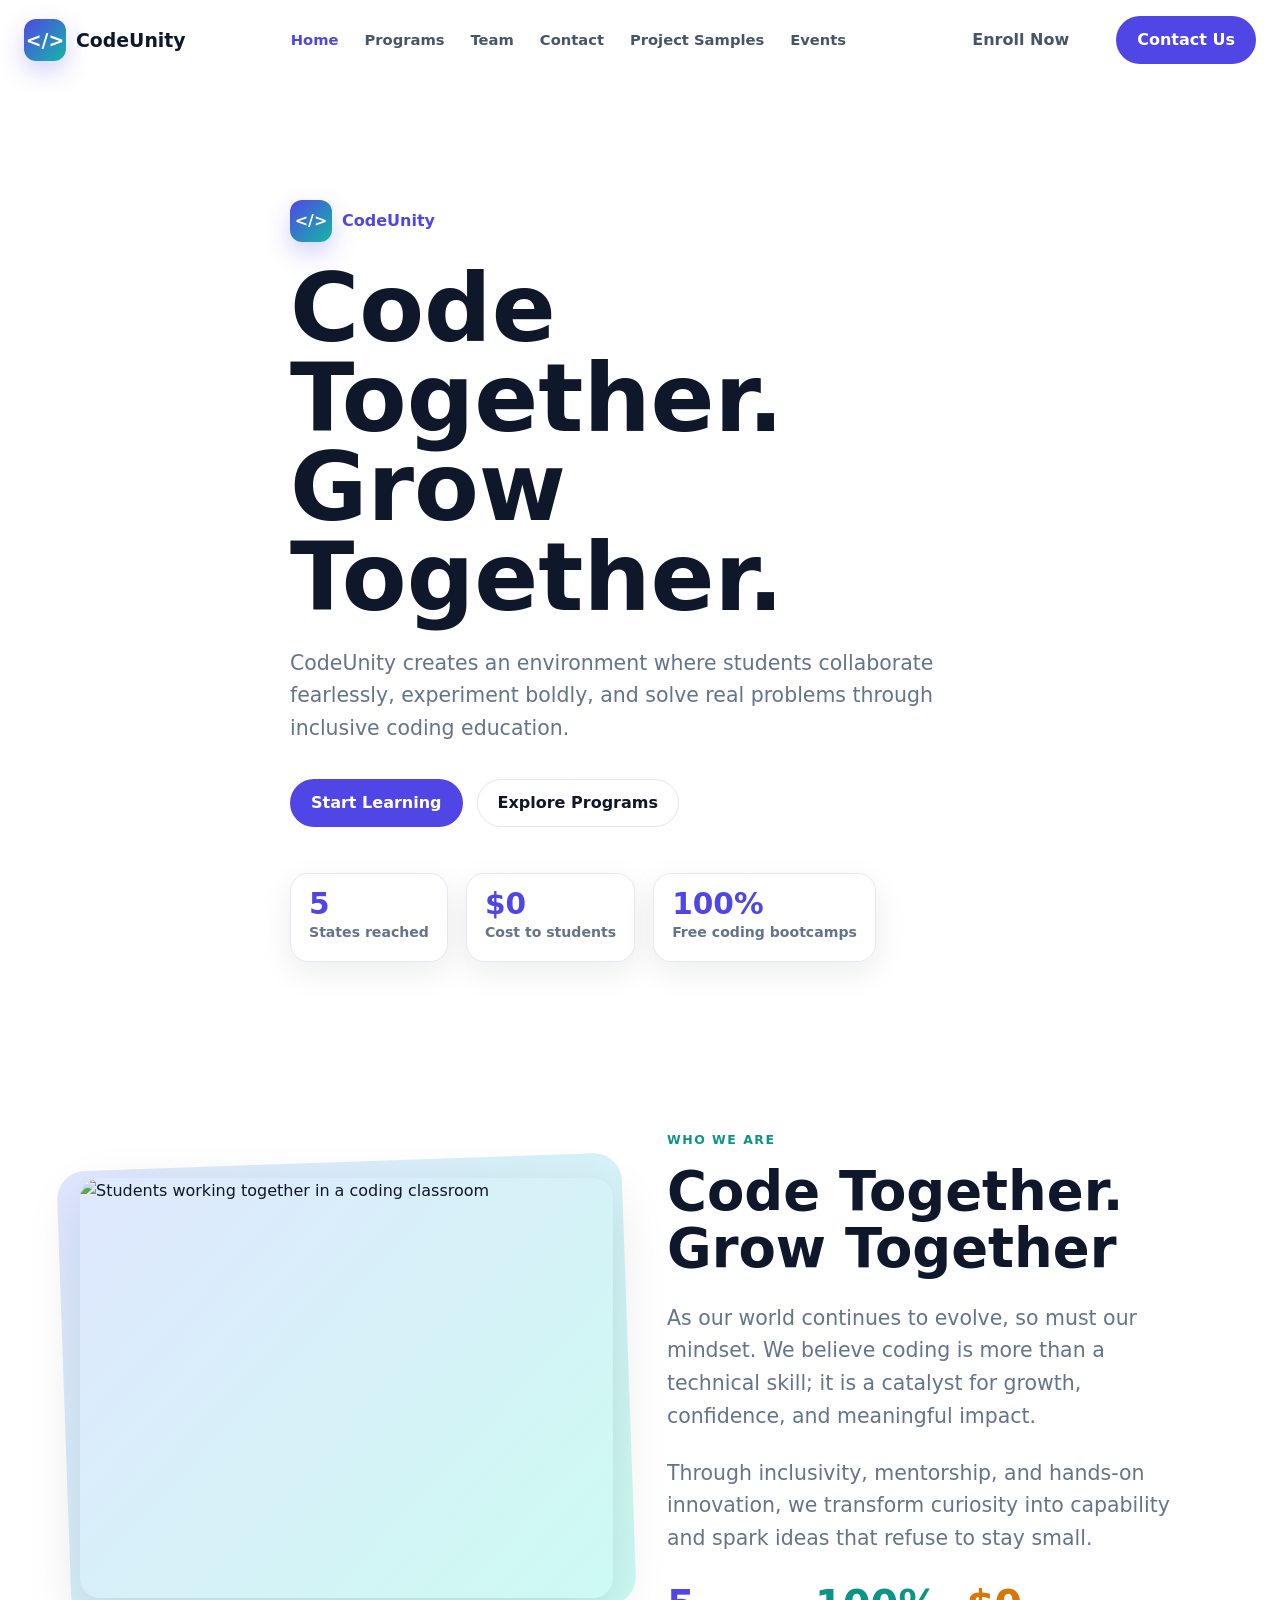
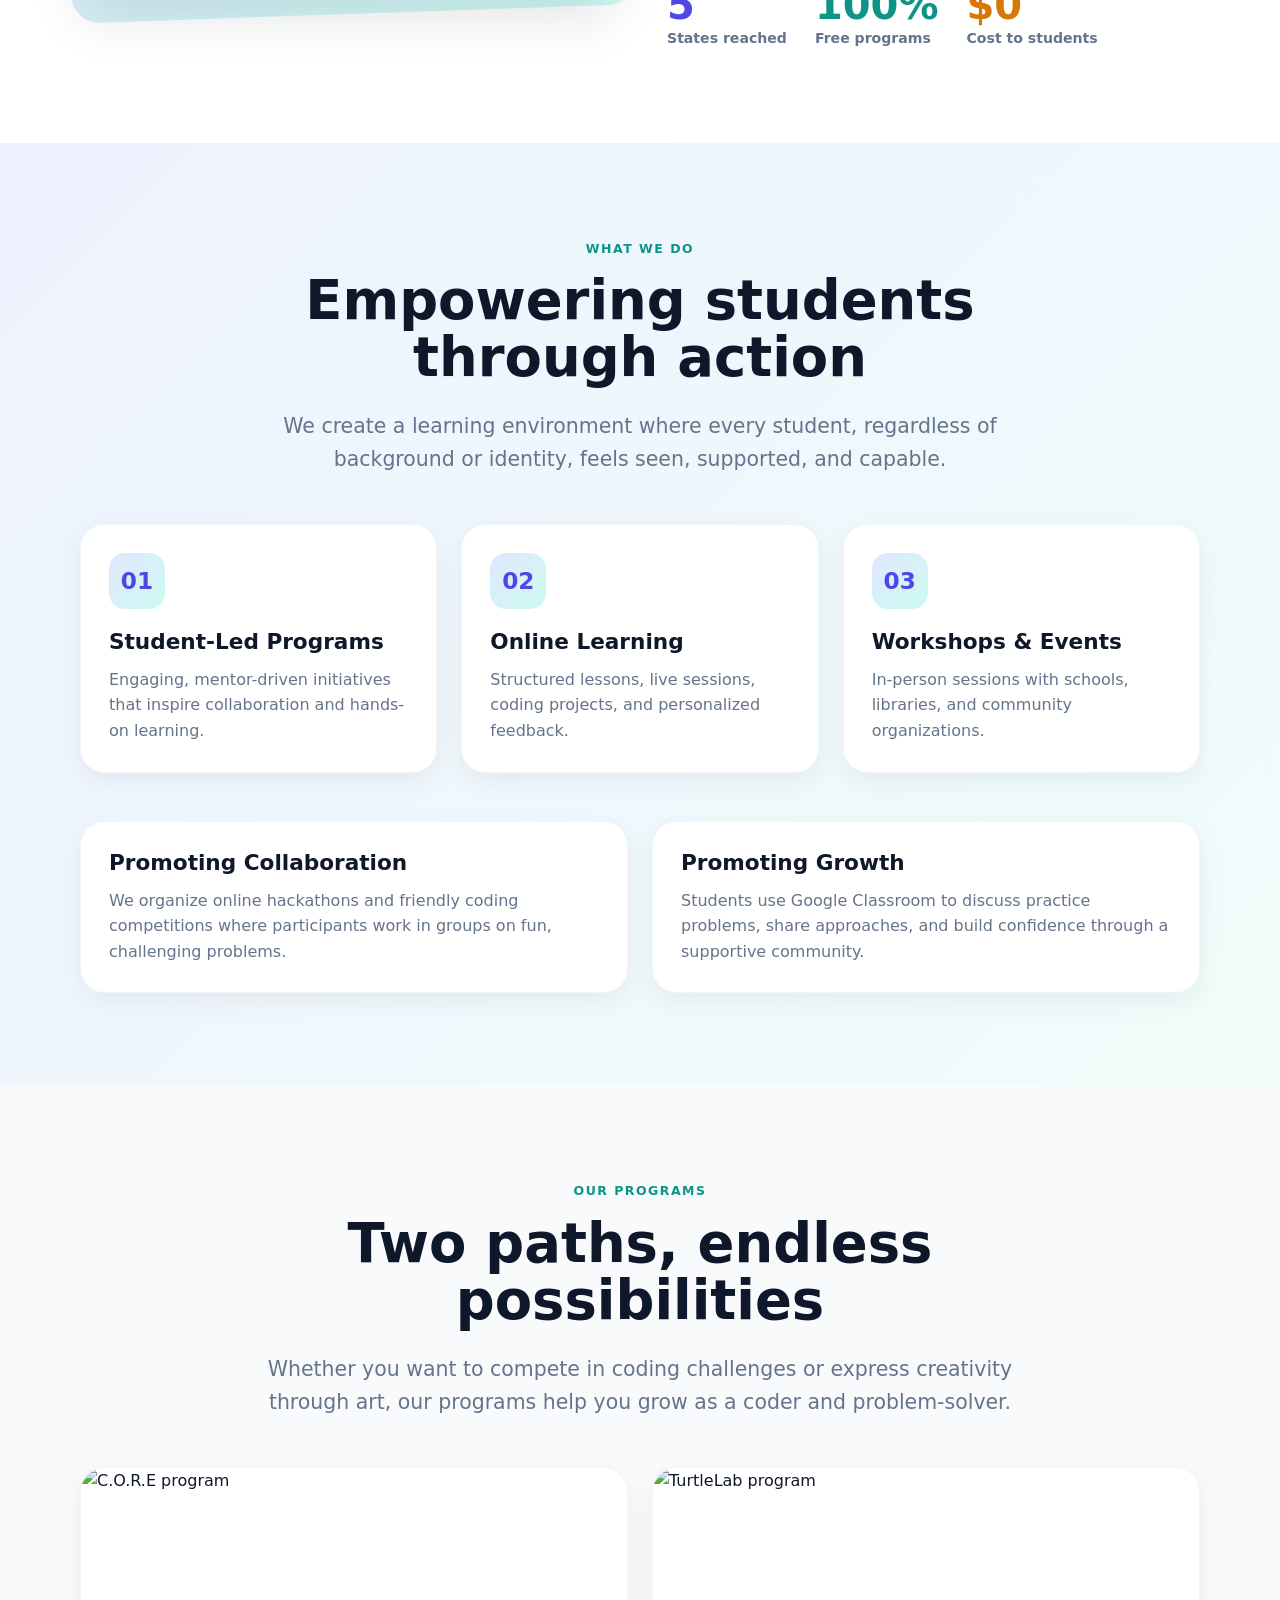
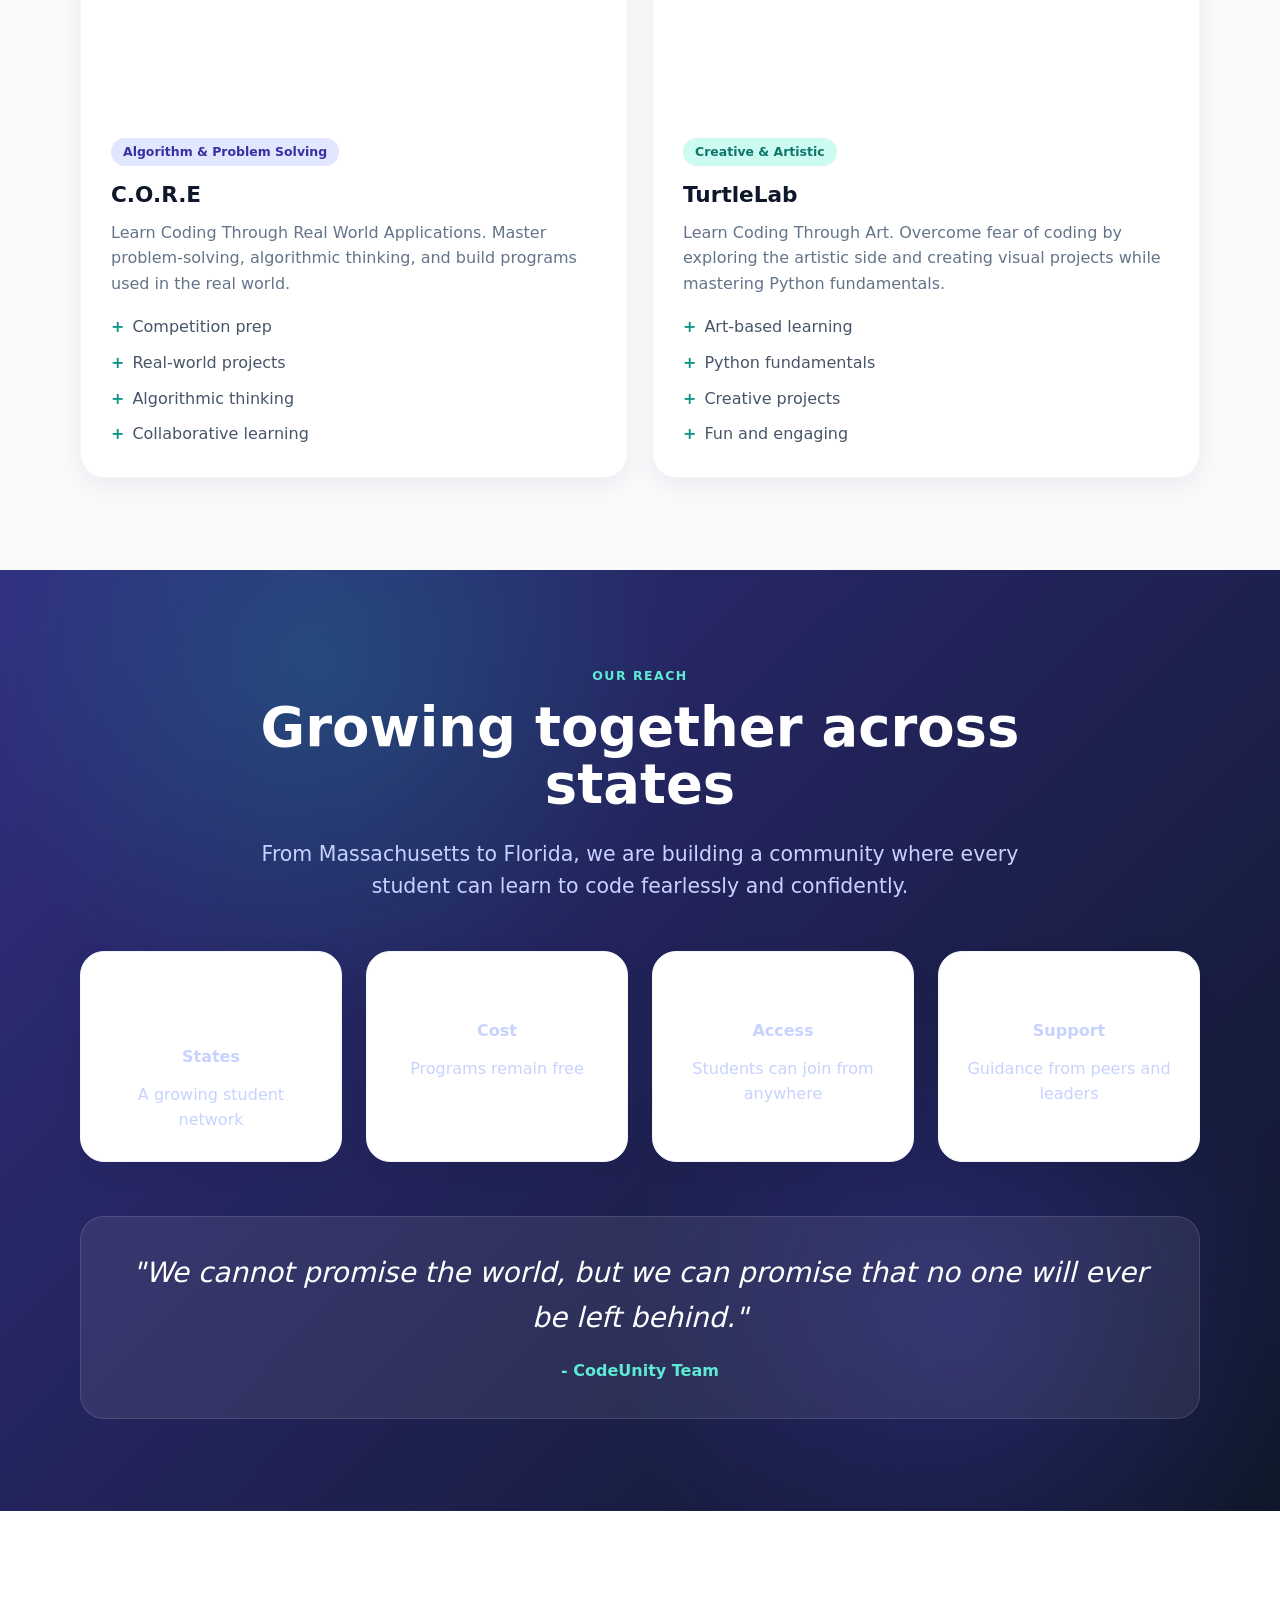
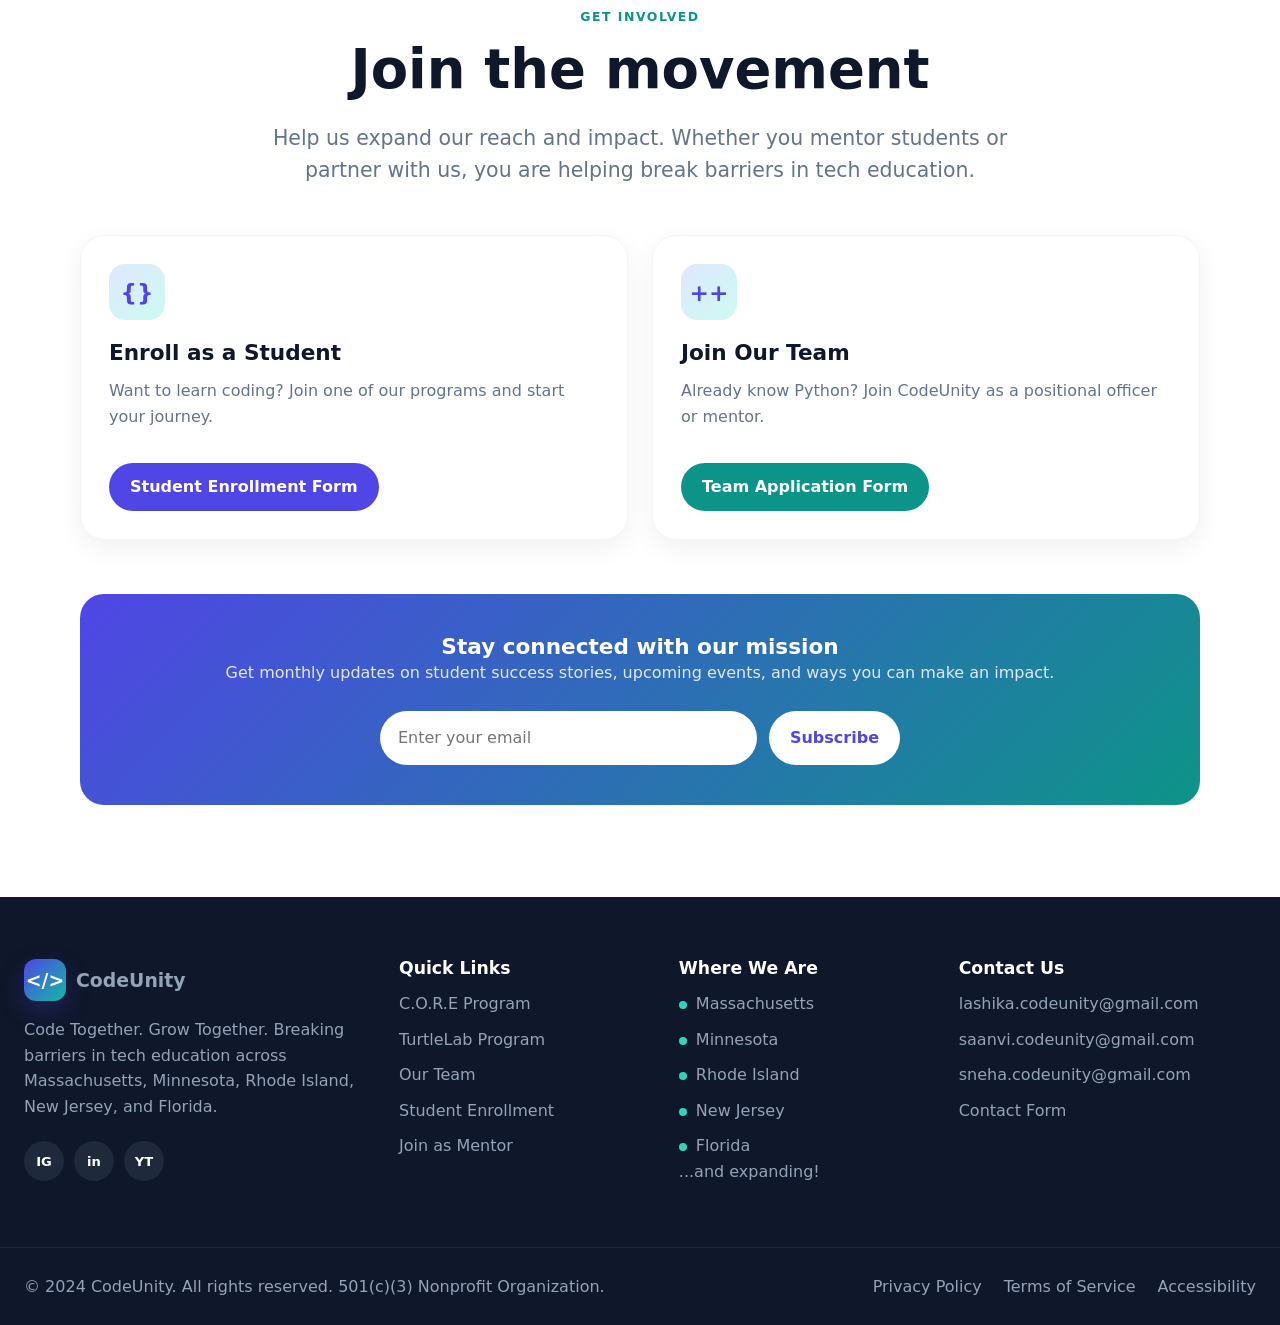
==== index.html @ cca92d95 "first commit" ====
<!doctype html>
<html lang="en">
  <head>
    <meta charset="utf-8">
    <meta name="viewport" content="width=device-width, initial-scale=1">
    <meta
      name="description"
      content="CodeUnity empowers underserved communities with free coding education, mentorship, and career pathways."
    >
    <title>CodeUnity</title>
    <link rel="stylesheet" href="styles.css">
  </head>
  <body>
    <header class="site-header" id="site-header">
      <nav class="nav-shell" aria-label="Primary navigation">
        <a class="brand" href="#home" data-route="home" aria-label="CodeUnity home">
          <span class="brand-mark">&lt;/&gt;</span>
          <span>CodeUnity</span>
        </a>
        <button class="menu-toggle" id="menu-toggle" type="button" aria-expanded="false" aria-controls="nav-links">
          <span class="sr-only">Toggle menu</span>
          <span></span>
          <span></span>
          <span></span>
        </button>
        <div class="nav-links" id="nav-links">
          <a href="#home" data-route="home">Home</a>
          <a href="#programs" data-route="programs">Programs</a>
          <a href="#team" data-route="team">Team</a>
          <a href="#contact" data-route="contact">Contact</a>
          <a href="#projects" data-route="projects">Project Samples</a>
          <a href="#events" data-route="events">Events</a>
        </div>
        <div class="nav-actions">
          <a class="button ghost" href="https://forms.gle/LGbbzjfVSJiERgML7" target="_blank" rel="noreferrer">Enroll Now</a>
          <a class="button primary" href="https://forms.gle/NMccEcTzwVXDVzf1A" target="_blank" rel="noreferrer">Contact Us</a>
        </div>
      </nav>
    </header>

    <main id="app" tabindex="-1"></main>

    <footer class="footer">
      <div class="footer-grid">
        <section>
          <a class="brand footer-brand" href="#home" data-route="home">
            <span class="brand-mark">&lt;/&gt;</span>
            <span>CodeUnity</span>
          </a>
          <p>Code Together. Grow Together. Breaking barriers in tech education across Massachusetts, Minnesota, Rhode Island, New Jersey, and Florida.</p>
          <div class="social-row" aria-label="Social links">
            <a href="#" aria-label="Instagram">IG</a>
            <a href="#" aria-label="LinkedIn">in</a>
            <a href="#" aria-label="YouTube">YT</a>
          </div>
        </section>
        <section>
          <h2>Quick Links</h2>
          <ul>
            <li><a href="#programs" data-route="programs">C.O.R.E Program</a></li>
            <li><a href="#programs" data-route="programs">TurtleLab Program</a></li>
            <li><a href="#team" data-route="team">Our Team</a></li>
            <li><a href="https://forms.gle/LGbbzjfVSJiERgML7" target="_blank" rel="noreferrer">Student Enrollment</a></li>
            <li><a href="https://forms.gle/i4YVVrik8Y7SeXNp6" target="_blank" rel="noreferrer">Join as Mentor</a></li>
          </ul>
        </section>
        <section>
          <h2>Where We Are</h2>
          <ul class="dot-list">
            <li>Massachusetts</li>
            <li>Minnesota</li>
            <li>Rhode Island</li>
            <li>New Jersey</li>
            <li>Florida</li>
          </ul>
          <p class="muted">...and expanding!</p>
        </section>
        <section>
          <h2>Contact Us</h2>
          <ul>
            <li><a href="mailto:lashika.codeunity@gmail.com">lashika.codeunity@gmail.com</a></li>
            <li><a href="mailto:saanvi.codeunity@gmail.com">saanvi.codeunity@gmail.com</a></li>
            <li><a href="mailto:sneha.codeunity@gmail.com">sneha.codeunity@gmail.com</a></li>
            <li><a href="https://forms.gle/NMccEcTzwVXDVzf1A" target="_blank" rel="noreferrer">Contact Form</a></li>
          </ul>
        </section>
      </div>
      <div class="footer-bottom">
        <p>&copy; 2024 CodeUnity. All rights reserved. 501(c)(3) Nonprofit Organization.</p>
        <div>
          <a href="#">Privacy Policy</a>
          <a href="#">Terms of Service</a>
          <a href="#">Accessibility</a>
        </div>
      </div>
    </footer>

    <script src="script.js"></script>
  </body>
</html>
---- styles.css ----
:root {
  --bg: #ffffff;
  --ink: #0f172a;
  --muted: #64748b;
  --line: #e2e8f0;
  --soft: #f8fafc;
  --indigo: #4f46e5;
  --indigo-dark: #3730a3;
  --teal: #0d9488;
  --teal-dark: #0f766e;
  --amber: #d97706;
  --rose: #e11d48;
  --shadow: 0 18px 55px rgb(15 23 42 / 0.12);
}

* {
  box-sizing: border-box;
}

html {
  scroll-behavior: smooth;
}

body {
  margin: 0;
  color: var(--ink);
  background: var(--bg);
  font-family: Inter, ui-sans-serif, system-ui, -apple-system, BlinkMacSystemFont, "Segoe UI", sans-serif;
  line-height: 1.6;
}

body.menu-open {
  overflow: hidden;
}

a {
  color: inherit;
  text-decoration: none;
}

img {
  display: block;
  max-width: 100%;
}

button,
input {
  font: inherit;
}

.sr-only {
  position: absolute;
  width: 1px;
  height: 1px;
  padding: 0;
  margin: -1px;
  overflow: hidden;
  clip: rect(0, 0, 0, 0);
  white-space: nowrap;
  border: 0;
}

.site-header {
  position: fixed;
  inset: 0 0 auto;
  z-index: 20;
  transition: background 180ms ease, box-shadow 180ms ease;
}

.site-header.scrolled,
.site-header.menu-active {
  background: rgb(255 255 255 / 0.94);
  box-shadow: 0 1px 20px rgb(15 23 42 / 0.08);
  backdrop-filter: blur(16px);
}

.nav-shell {
  max-width: 1280px;
  height: 80px;
  margin: 0 auto;
  padding: 0 24px;
  display: flex;
  align-items: center;
  justify-content: space-between;
  gap: 24px;
}

.brand {
  display: inline-flex;
  align-items: center;
  gap: 10px;
  font-size: 1.18rem;
  font-weight: 800;
  letter-spacing: 0;
}

.brand-mark {
  width: 42px;
  height: 42px;
  border-radius: 12px;
  display: inline-flex;
  align-items: center;
  justify-content: center;
  color: white;
  font-weight: 900;
  background: linear-gradient(135deg, var(--indigo), #14b8a6);
  box-shadow: 0 10px 24px rgb(79 70 229 / 0.25);
}

.nav-links,
.nav-actions {
  display: flex;
  align-items: center;
  gap: 26px;
}

.nav-links a {
  color: #475569;
  font-size: 0.92rem;
  font-weight: 700;
  transition: color 160ms ease;
}

.nav-links a:hover,
.nav-links a.active {
  color: var(--indigo);
}

.button {
  display: inline-flex;
  min-height: 42px;
  align-items: center;
  justify-content: center;
  gap: 8px;
  border-radius: 999px;
  padding: 10px 20px;
  border: 1px solid transparent;
  font-weight: 800;
  transition: transform 160ms ease, background 160ms ease, border 160ms ease;
}

.button:hover {
  transform: translateY(-1px);
}

.button.primary {
  color: white;
  background: var(--indigo);
}

.button.primary:hover {
  background: var(--indigo-dark);
}

.button.teal {
  color: white;
  background: var(--teal);
}

.button.teal:hover {
  background: var(--teal-dark);
}

.button.light {
  color: var(--indigo);
  background: white;
}

.button.ghost {
  color: #475569;
}

.button.outline {
  color: var(--ink);
  border-color: var(--line);
  background: white;
}

.menu-toggle {
  display: none;
  width: 42px;
  height: 42px;
  border: 0;
  border-radius: 10px;
  background: white;
  align-items: center;
  justify-content: center;
  flex-direction: column;
  gap: 5px;
}

.menu-toggle span:not(.sr-only) {
  width: 20px;
  height: 2px;
  border-radius: 999px;
  background: var(--ink);
}

main {
  min-height: 70vh;
}

.page {
  padding-top: 80px;
}

.section {
  padding: 92px 24px;
}

.section.tight {
  padding: 64px 24px;
}

.section.soft {
  background: var(--soft);
}

.section.tint {
  background: linear-gradient(135deg, #eef2ff, #f0fdfa);
}

.section.dark {
  color: white;
  background:
    radial-gradient(circle at 25% 10%, rgb(20 184 166 / 0.22), transparent 28%),
    radial-gradient(circle at 75% 80%, rgb(79 70 229 / 0.24), transparent 28%),
    linear-gradient(135deg, #312e81, #0f172a);
}

.container {
  width: min(1120px, 100%);
  margin: 0 auto;
}

.narrow {
  width: min(780px, 100%);
}

.center {
  text-align: center;
}

.eyebrow {
  display: inline-block;
  color: var(--teal);
  font-size: 0.78rem;
  font-weight: 900;
  letter-spacing: 0.12em;
  text-transform: uppercase;
}

.section.dark .eyebrow {
  color: #5eead4;
}

h1,
h2,
h3,
p {
  margin: 0;
}

h1 {
  max-width: 880px;
  font-size: clamp(3.1rem, 8vw, 5.9rem);
  line-height: 0.95;
  letter-spacing: 0;
}

h2 {
  margin-top: 12px;
  font-size: clamp(2.2rem, 5vw, 3.4rem);
  line-height: 1.05;
  letter-spacing: 0;
}

h3 {
  font-size: 1.35rem;
  line-height: 1.2;
}

.lead {
  margin-top: 24px;
  color: var(--muted);
  font-size: clamp(1.08rem, 2.1vw, 1.28rem);
}

.section.dark .lead,
.section.dark p {
  color: #c7d2fe;
}

.hero {
  min-height: 92vh;
  display: grid;
  align-items: center;
  padding: 120px 24px 72px;
  background:
    linear-gradient(90deg, rgb(255 255 255 / 0.94) 0%, rgb(255 255 255 / 0.86) 42%, rgb(255 255 255 / 0.26) 100%),
    url("https://images.unsplash.com/photo-1522202176988-66273c2fd55f?w=1800&q=80") center / cover;
}

.hero-content {
  width: min(700px, 100%);
}

.hero .brand-kicker {
  display: inline-flex;
  align-items: center;
  gap: 10px;
  margin-bottom: 22px;
  color: var(--indigo);
  font-weight: 900;
}

.hero-actions,
.action-row {
  display: flex;
  flex-wrap: wrap;
  gap: 14px;
  margin-top: 34px;
}

.stats-row {
  display: flex;
  flex-wrap: wrap;
  gap: 18px;
  margin-top: 46px;
}

.stat-pill {
  min-width: 140px;
  padding: 16px 18px;
  border: 1px solid rgb(226 232 240 / 0.9);
  border-radius: 18px;
  background: rgb(255 255 255 / 0.82);
  box-shadow: 0 10px 32px rgb(15 23 42 / 0.08);
}

.stat-pill strong {
  display: block;
  color: var(--indigo);
  font-size: 1.85rem;
  line-height: 1;
}

.stat-pill span {
  color: var(--muted);
  font-size: 0.88rem;
  font-weight: 700;
}

.split {
  display: grid;
  grid-template-columns: 1fr 1fr;
  gap: 54px;
  align-items: center;
}

.feature-image {
  position: relative;
}

.feature-image::before {
  content: "";
  position: absolute;
  inset: -16px;
  z-index: -1;
  border-radius: 28px;
  background: linear-gradient(135deg, #e0e7ff, #ccfbf1);
  transform: rotate(-2deg);
}

.feature-image img {
  width: 100%;
  height: 420px;
  object-fit: cover;
  border-radius: 20px;
  box-shadow: var(--shadow);
}

.metric-row {
  display: flex;
  flex-wrap: wrap;
  gap: 28px;
  margin-top: 30px;
}

.metric strong {
  display: block;
  color: var(--indigo);
  font-size: 2.5rem;
  line-height: 1;
}

.metric:nth-child(2) strong {
  color: var(--teal);
}

.metric:nth-child(3) strong {
  color: var(--amber);
}

.metric span {
  color: var(--muted);
  font-size: 0.88rem;
  font-weight: 700;
}

.grid {
  display: grid;
  gap: 24px;
}

.grid.two {
  grid-template-columns: repeat(2, minmax(0, 1fr));
}

.grid.three {
  grid-template-columns: repeat(3, minmax(0, 1fr));
}

.grid.four {
  grid-template-columns: repeat(4, minmax(0, 1fr));
}

.card {
  background: white;
  border: 1px solid #f1f5f9;
  border-radius: 24px;
  padding: 28px;
  box-shadow: 0 8px 26px rgb(15 23 42 / 0.06);
}

.card p {
  margin-top: 12px;
  color: var(--muted);
}

.icon-box {
  width: 56px;
  height: 56px;
  margin-bottom: 20px;
  border-radius: 16px;
  display: inline-flex;
  align-items: center;
  justify-content: center;
  color: var(--indigo);
  background: linear-gradient(135deg, #e0e7ff, #ccfbf1);
  font-size: 1.45rem;
  font-weight: 900;
}

.program-card {
  overflow: hidden;
  padding: 0;
}

.program-card img {
  width: 100%;
  height: 240px;
  object-fit: cover;
}

.program-card .card-body {
  padding: 30px;
}

.badge {
  display: inline-flex;
  align-items: center;
  min-height: 28px;
  padding: 4px 12px;
  border-radius: 999px;
  color: var(--indigo-dark);
  background: #e0e7ff;
  font-size: 0.78rem;
  font-weight: 900;
}

.program-card.teal .badge {
  color: var(--teal-dark);
  background: #ccfbf1;
}

.check-list {
  display: grid;
  gap: 10px;
  margin: 18px 0 0;
  padding: 0;
  list-style: none;
}

.check-list li {
  color: #475569;
}

.check-list li::before {
  content: "+";
  margin-right: 8px;
  color: var(--teal);
  font-weight: 900;
}

.quote-panel {
  margin-top: 54px;
  padding: 34px;
  border: 1px solid rgb(255 255 255 / 0.12);
  border-radius: 24px;
  text-align: center;
  background: rgb(255 255 255 / 0.08);
}

.quote-panel blockquote {
  margin: 0;
  color: white;
  font-size: clamp(1.25rem, 3vw, 1.75rem);
  font-style: italic;
}

.quote-panel cite {
  display: block;
  margin-top: 18px;
  color: #5eead4;
  font-style: normal;
  font-weight: 900;
}

.cta-band {
  margin-top: 54px;
  padding: 40px;
  border-radius: 24px;
  color: white;
  background: linear-gradient(135deg, var(--indigo), var(--teal));
}

.cta-band p {
  color: #e0e7ff;
}

.form-row {
  display: flex;
  gap: 12px;
  width: min(520px, 100%);
  margin: 26px auto 0;
}

.form-row input {
  min-width: 0;
  flex: 1;
  border: 0;
  border-radius: 999px;
  padding: 14px 18px;
}

.page-hero {
  padding: 150px 24px 70px;
  background: linear-gradient(135deg, #f8fafc, #eef2ff 55%, #f0fdfa);
}

.page-hero h1 {
  margin: 0 auto;
  font-size: clamp(2.8rem, 7vw, 4.4rem);
  text-align: center;
}

.page-hero .lead {
  margin-left: auto;
  margin-right: auto;
  max-width: 720px;
  text-align: center;
}

.contact-card {
  display: flex;
  flex-direction: column;
  align-items: center;
  text-align: center;
}

.faq-item {
  border-radius: 18px;
  overflow: hidden;
  background: white;
  box-shadow: 0 8px 26px rgb(15 23 42 / 0.06);
}

.faq-button {
  width: 100%;
  min-height: 72px;
  border: 0;
  display: flex;
  justify-content: space-between;
  align-items: center;
  gap: 18px;
  padding: 22px 26px;
  color: var(--ink);
  background: white;
  font-weight: 900;
  text-align: left;
}

.faq-answer {
  display: none;
  padding: 0 26px 24px;
  color: var(--muted);
}

.faq-item.open .faq-answer {
  display: block;
}

.team-person {
  text-align: center;
}

.avatar {
  width: 78px;
  height: 78px;
  margin: 0 auto 18px;
  display: flex;
  align-items: center;
  justify-content: center;
  border-radius: 999px;
  color: var(--teal-dark);
  background: linear-gradient(135deg, #ccfbf1, #e0e7ff);
  font-size: 1.25rem;
  font-weight: 900;
}

.role {
  margin-top: 8px;
  color: var(--teal);
  font-weight: 900;
}

.location {
  margin-top: 4px;
  color: var(--muted);
  font-size: 0.92rem;
}

.team-block {
  border-top: 5px solid #e0e7ff;
}

.member-list {
  display: grid;
  gap: 12px;
  margin-top: 22px;
}

.member {
  padding: 16px;
  border-radius: 14px;
  background: #f8fafc;
}

.project-card {
  display: grid;
  grid-template-columns: 2fr 3fr;
  overflow: hidden;
  padding: 0;
}

.project-card img {
  width: 100%;
  height: 100%;
  min-height: 270px;
  object-fit: cover;
}

.project-card .card-body {
  padding: 32px;
}

.project-card h3 a {
  color: var(--indigo);
  text-decoration: underline;
  text-underline-offset: 5px;
}

.event-panel {
  overflow: hidden;
  padding: 0;
}

.event-header {
  padding: 40px;
  color: white;
  text-align: center;
  background: linear-gradient(135deg, var(--indigo), var(--teal));
}

.event-body {
  padding: 40px;
}

.winner-card {
  text-align: center;
}

.winner-place {
  color: var(--amber);
  font-size: 0.85rem;
  font-weight: 900;
  letter-spacing: 0.08em;
  text-transform: uppercase;
}

.footer {
  color: white;
  background: #0f172a;
}

.footer-grid {
  max-width: 1280px;
  margin: 0 auto;
  padding: 62px 24px;
  display: grid;
  grid-template-columns: 1.4fr 1fr 1fr 1.25fr;
  gap: 42px;
}

.footer h2 {
  margin: 0 0 14px;
  font-size: 1.08rem;
}

.footer p,
.footer a,
.footer li {
  color: #94a3b8;
}

.footer a:hover {
  color: white;
}

.footer ul {
  display: grid;
  gap: 10px;
  margin: 0;
  padding: 0;
  list-style: none;
}

.footer-brand {
  margin-bottom: 16px;
}

.social-row {
  display: flex;
  gap: 10px;
  margin-top: 22px;
}

.social-row a {
  width: 40px;
  height: 40px;
  display: inline-flex;
  align-items: center;
  justify-content: center;
  border-radius: 999px;
  background: #1e293b;
  color: white;
  font-size: 0.82rem;
  font-weight: 900;
}

.dot-list li::before {
  content: "";
  width: 8px;
  height: 8px;
  margin-right: 9px;
  display: inline-block;
  border-radius: 999px;
  background: #2dd4bf;
}

.muted {
  color: #64748b;
}

.footer-bottom {
  max-width: 1280px;
  margin: 0 auto;
  padding: 26px 24px;
  border-top: 1px solid #1e293b;
  display: flex;
  align-items: center;
  justify-content: space-between;
  gap: 18px;
}

.footer-bottom div {
  display: flex;
  flex-wrap: wrap;
  gap: 22px;
}

.stack {
  display: grid;
  gap: 24px;
}

.mt-lg {
  margin-top: 48px;
}

@media (max-width: 980px) {
  .nav-actions {
    display: none;
  }

  .grid.three,
  .grid.four,
  .footer-grid {
    grid-template-columns: repeat(2, minmax(0, 1fr));
  }

  .split,
  .project-card {
    grid-template-columns: 1fr;
  }
}

@media (max-width: 760px) {
  .menu-toggle {
    display: inline-flex;
  }

  .nav-links {
    position: fixed;
    inset: 80px 0 auto;
    display: none;
    padding: 18px 24px 24px;
    flex-direction: column;
    align-items: stretch;
    gap: 8px;
    background: white;
    border-top: 1px solid var(--line);
    box-shadow: 0 22px 38px rgb(15 23 42 / 0.12);
  }

  .nav-links.open {
    display: flex;
  }

  .nav-links a {
    padding: 13px 0;
    font-size: 1rem;
  }

  .hero {
    min-height: 88vh;
    padding-top: 112px;
    background:
      linear-gradient(180deg, rgb(255 255 255 / 0.96), rgb(255 255 255 / 0.78)),
      url("https://images.unsplash.com/photo-1522202176988-66273c2fd55f?w=1200&q=80") center / cover;
  }

  .section {
    padding: 70px 20px;
  }

  .grid.two,
  .grid.three,
  .grid.four,
  .footer-grid {
    grid-template-columns: 1fr;
  }

  .form-row {
    flex-direction: column;
  }

  .footer-bottom {
    align-items: flex-start;
    flex-direction: column;
  }
}
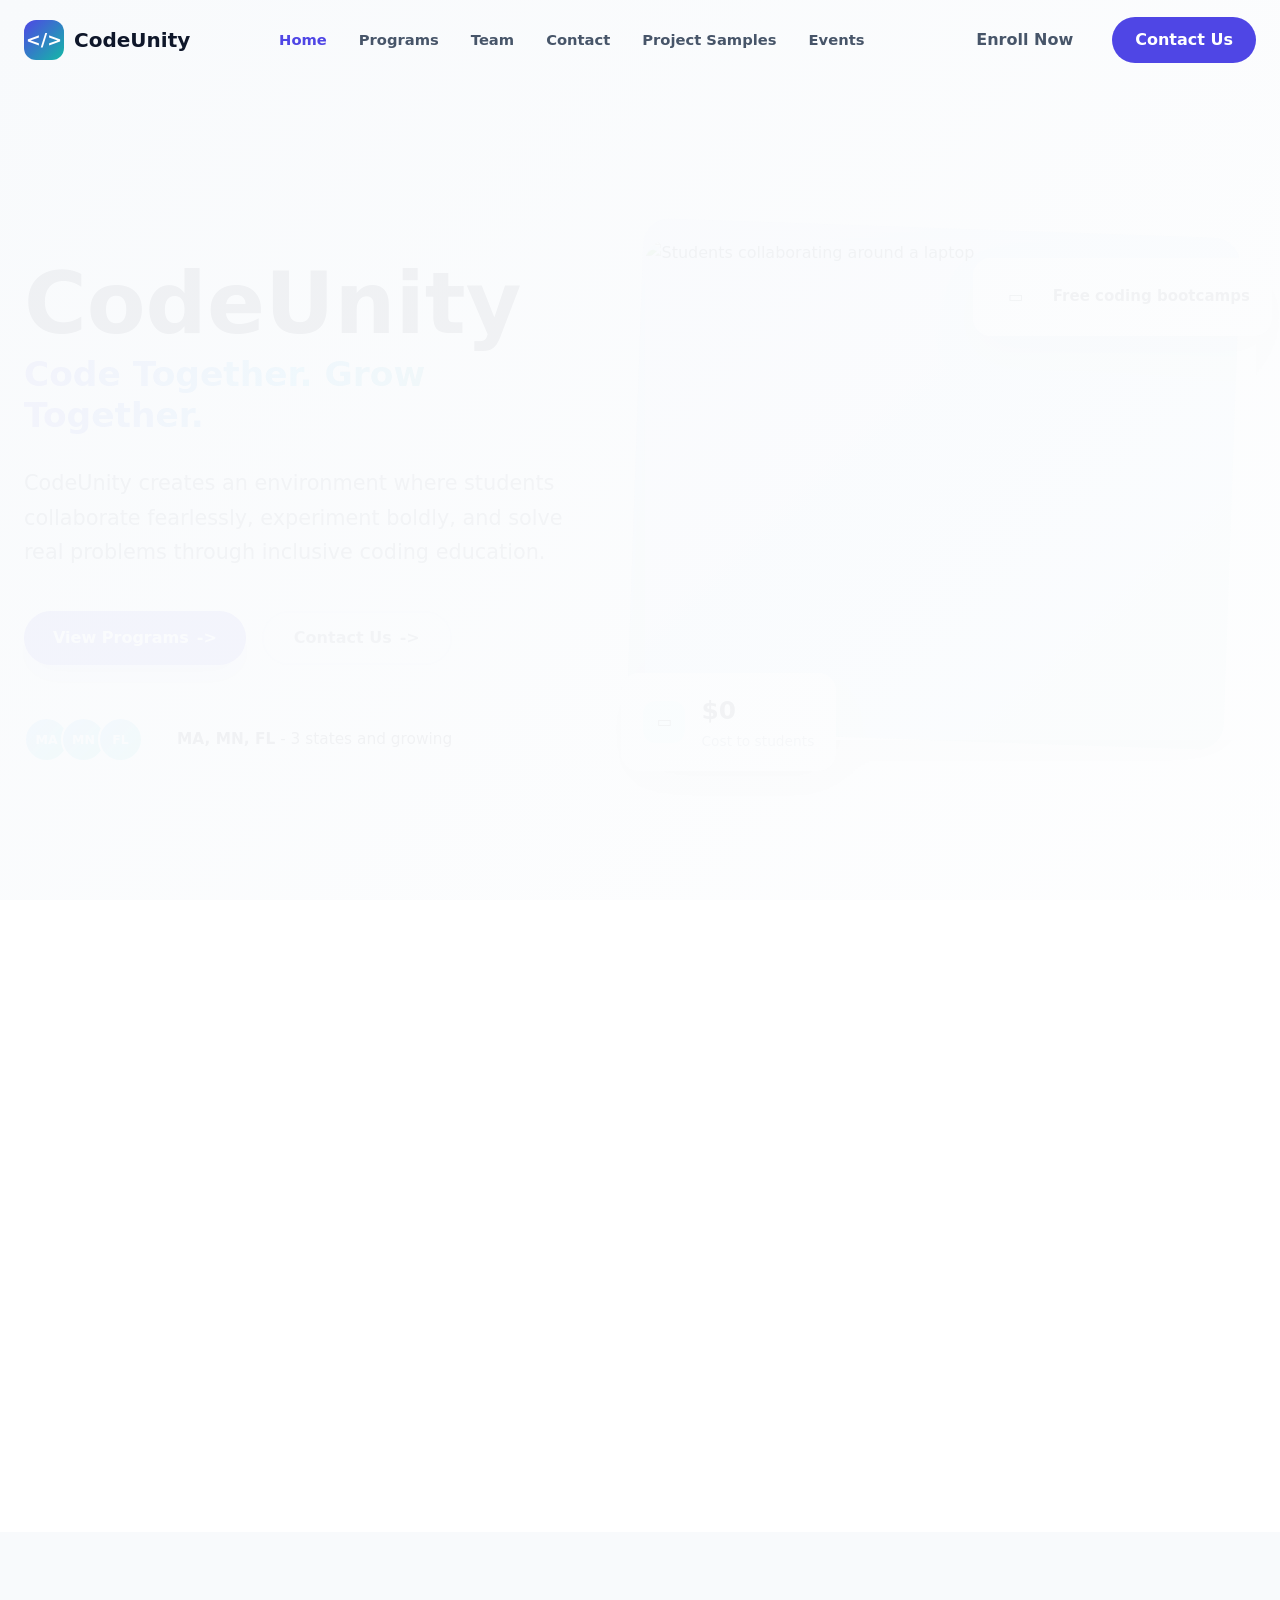
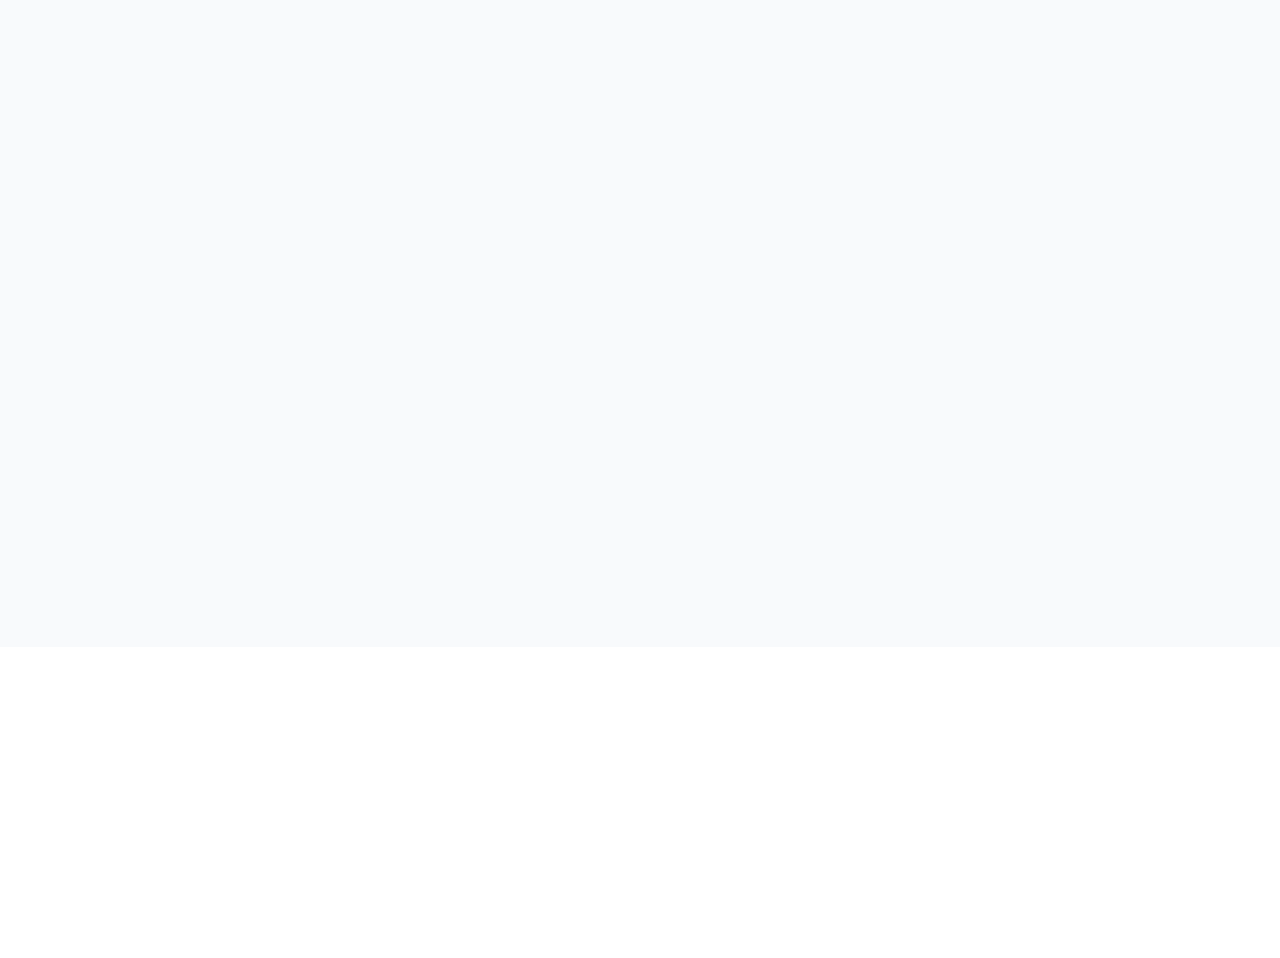
==== commit 77c1734c: "made changes" ====
--- a/index.html
+++ b/index.html
@@ -3,98 +3,26 @@
   <head>
     <meta charset="utf-8">
     <meta name="viewport" content="width=device-width, initial-scale=1">
-    <meta
-      name="description"
-      content="CodeUnity empowers underserved communities with free coding education, mentorship, and career pathways."
-    >
+    <meta http-equiv="refresh" content="0; url=home/index.html">
+    <meta name="description" content="CodeUnity empowers underserved communities by providing free coding education, mentorship, and career pathways.">
     <title>CodeUnity</title>
-    <link rel="stylesheet" href="styles.css">
+    <link rel="stylesheet" href="home/styles.css">
   </head>
-  <body>
-    <header class="site-header" id="site-header">
-      <nav class="nav-shell" aria-label="Primary navigation">
-        <a class="brand" href="#home" data-route="home" aria-label="CodeUnity home">
-          <span class="brand-mark">&lt;/&gt;</span>
-          <span>CodeUnity</span>
-        </a>
-        <button class="menu-toggle" id="menu-toggle" type="button" aria-expanded="false" aria-controls="nav-links">
-          <span class="sr-only">Toggle menu</span>
-          <span></span>
-          <span></span>
-          <span></span>
-        </button>
-        <div class="nav-links" id="nav-links">
-          <a href="#home" data-route="home">Home</a>
-          <a href="#programs" data-route="programs">Programs</a>
-          <a href="#team" data-route="team">Team</a>
-          <a href="#contact" data-route="contact">Contact</a>
-          <a href="#projects" data-route="projects">Project Samples</a>
-          <a href="#events" data-route="events">Events</a>
+  <body data-page="home" data-depth="root">
+    <div id="site-shell-top"></div>
+    <main class="page-gradient">
+      <section class="hero-page">
+        <div class="container center narrow">
+          <div class="icon-badge">&lt;/&gt;</div>
+          <h1>CodeUnity</h1>
+          <p class="lead">Opening the full CodeUnity home page.</p>
+          <div class="action-row mt-8" style="justify-content:center">
+            <a class="button primary" href="home/index.html">Continue to Home</a>
+          </div>
         </div>
-        <div class="nav-actions">
-          <a class="button ghost" href="https://forms.gle/LGbbzjfVSJiERgML7" target="_blank" rel="noreferrer">Enroll Now</a>
-          <a class="button primary" href="https://forms.gle/NMccEcTzwVXDVzf1A" target="_blank" rel="noreferrer">Contact Us</a>
-        </div>
-      </nav>
-    </header>
-
-    <main id="app" tabindex="-1"></main>
-
-    <footer class="footer">
-      <div class="footer-grid">
-        <section>
-          <a class="brand footer-brand" href="#home" data-route="home">
-            <span class="brand-mark">&lt;/&gt;</span>
-            <span>CodeUnity</span>
-          </a>
-          <p>Code Together. Grow Together. Breaking barriers in tech education across Massachusetts, Minnesota, Rhode Island, New Jersey, and Florida.</p>
-          <div class="social-row" aria-label="Social links">
-            <a href="#" aria-label="Instagram">IG</a>
-            <a href="#" aria-label="LinkedIn">in</a>
-            <a href="#" aria-label="YouTube">YT</a>
-          </div>
-        </section>
-        <section>
-          <h2>Quick Links</h2>
-          <ul>
-            <li><a href="#programs" data-route="programs">C.O.R.E Program</a></li>
-            <li><a href="#programs" data-route="programs">TurtleLab Program</a></li>
-            <li><a href="#team" data-route="team">Our Team</a></li>
-            <li><a href="https://forms.gle/LGbbzjfVSJiERgML7" target="_blank" rel="noreferrer">Student Enrollment</a></li>
-            <li><a href="https://forms.gle/i4YVVrik8Y7SeXNp6" target="_blank" rel="noreferrer">Join as Mentor</a></li>
-          </ul>
-        </section>
-        <section>
-          <h2>Where We Are</h2>
-          <ul class="dot-list">
-            <li>Massachusetts</li>
-            <li>Minnesota</li>
-            <li>Rhode Island</li>
-            <li>New Jersey</li>
-            <li>Florida</li>
-          </ul>
-          <p class="muted">...and expanding!</p>
-        </section>
-        <section>
-          <h2>Contact Us</h2>
-          <ul>
-            <li><a href="mailto:lashika.codeunity@gmail.com">lashika.codeunity@gmail.com</a></li>
-            <li><a href="mailto:saanvi.codeunity@gmail.com">saanvi.codeunity@gmail.com</a></li>
-            <li><a href="mailto:sneha.codeunity@gmail.com">sneha.codeunity@gmail.com</a></li>
-            <li><a href="https://forms.gle/NMccEcTzwVXDVzf1A" target="_blank" rel="noreferrer">Contact Form</a></li>
-          </ul>
-        </section>
-      </div>
-      <div class="footer-bottom">
-        <p>&copy; 2024 CodeUnity. All rights reserved. 501(c)(3) Nonprofit Organization.</p>
-        <div>
-          <a href="#">Privacy Policy</a>
-          <a href="#">Terms of Service</a>
-          <a href="#">Accessibility</a>
-        </div>
-      </div>
-    </footer>
-
-    <script src="script.js"></script>
+      </section>
+    </main>
+    <div id="site-shell-bottom"></div>
+    <script src="shared/layout.js"></script>
   </body>
 </html>
--- a/home/styles.css
+++ b/home/styles.css
@@ -0,0 +1,434 @@
+@import url("../shared/styles.css");
+
+.home-hero {
+  min-height: calc(100vh - 80px);
+  display: grid;
+  align-items: center;
+  padding: 44px 0 56px;
+  overflow: hidden;
+}
+
+.home-hero-grid {
+  display: grid;
+  grid-template-columns: minmax(0, 0.9fr) minmax(520px, 1fr);
+  gap: 72px;
+  align-items: center;
+}
+
+.hero-copy {
+  padding-top: 10px;
+}
+
+.home-title {
+  max-width: 560px;
+  color: #0f172a;
+  font-size: clamp(4.25rem, 7vw, 5.35rem);
+  line-height: 0.98;
+  font-weight: 900;
+}
+
+.home-tagline {
+  margin-top: 8px;
+  font-size: clamp(1.75rem, 3vw, 2.15rem);
+  line-height: 1.2;
+  font-weight: 700;
+  background: linear-gradient(90deg, #4f46e5, #0ea5e9, #0f766e);
+  -webkit-background-clip: text;
+  background-clip: text;
+  color: transparent;
+}
+
+.home-intro {
+  max-width: 590px;
+  margin-top: 30px;
+  color: #334155;
+  font-size: clamp(1.08rem, 1.65vw, 1.3rem);
+  line-height: 1.65;
+}
+
+.hero-actions {
+  display: flex;
+  flex-wrap: wrap;
+  gap: 16px;
+  margin-top: 42px;
+}
+
+.hero-button {
+  min-width: 190px;
+  min-height: 50px;
+  padding: 12px 28px;
+  font-size: 1rem;
+}
+
+.hero-button.primary {
+  box-shadow: 0 14px 25px rgb(79 70 229 / 0.25);
+}
+
+.hero-button.outline {
+  border-width: 2px;
+  box-shadow: 0 10px 24px rgb(15 23 42 / 0.06);
+}
+
+.state-row {
+  display: flex;
+  align-items: center;
+  gap: 34px;
+  margin-top: 52px;
+}
+
+.state-row p {
+  color: #0f172a;
+  font-size: 0.96rem;
+}
+
+.state-bubbles {
+  display: flex;
+  align-items: center;
+}
+
+.state-bubbles span {
+  width: 45px;
+  height: 45px;
+  margin-left: -8px;
+  border-radius: 999px;
+  border: 2px solid white;
+  display: inline-flex;
+  align-items: center;
+  justify-content: center;
+  color: white;
+  background: linear-gradient(135deg, #60a5fa, #2dd4bf);
+  font-size: 0.78rem;
+  font-weight: 900;
+}
+
+.state-bubbles span:first-child {
+  margin-left: 0;
+}
+
+.hero-visual {
+  position: relative;
+  min-height: 535px;
+}
+
+.hero-photo {
+  position: relative;
+  z-index: 1;
+  min-height: 500px;
+}
+
+.hero-photo::before {
+  content: "";
+  position: absolute;
+  inset: -12px 24px 0 -10px;
+  border-radius: 26px;
+  background: linear-gradient(135deg, #dfe2ff, #bde8e2);
+  transform: rotate(2deg);
+}
+
+.hero-photo img {
+  position: relative;
+  z-index: 1;
+  width: 100%;
+  height: 500px;
+  object-fit: cover;
+  border-radius: 22px;
+  box-shadow: 0 28px 70px rgb(15 23 42 / 0.16);
+}
+
+.floating-card {
+  position: absolute;
+  z-index: 2;
+  display: flex;
+  align-items: center;
+  gap: 16px;
+  padding: 18px 22px;
+  border-radius: 18px;
+  background: white;
+  box-shadow: 0 18px 42px rgb(15 23 42 / 0.18);
+}
+
+.floating-card-top {
+  top: 18px;
+  right: -16px;
+  min-width: 235px;
+}
+
+.floating-card-bottom {
+  left: -24px;
+  bottom: 4px;
+  min-width: 205px;
+}
+
+.floating-card strong {
+  color: #0f172a;
+  font-size: 0.94rem;
+}
+
+.floating-card-bottom strong {
+  font-size: 1.55rem;
+}
+
+.floating-card p {
+  color: var(--muted);
+  font-size: 0.86rem;
+}
+
+.floating-icon {
+  width: 42px;
+  height: 42px;
+  border-radius: 12px;
+  display: inline-flex;
+  align-items: center;
+  justify-content: center;
+  color: #111827;
+  background: #eef2ff;
+  font-weight: 900;
+}
+
+.floating-icon.mint {
+  background: #ccfbf1;
+}
+
+.split {
+  display: grid;
+  grid-template-columns: 0.9fr 1.1fr;
+  gap: 56px;
+  align-items: center;
+}
+
+.feature-photo {
+  position: relative;
+}
+
+.feature-photo::before {
+  content: "";
+  position: absolute;
+  inset: -16px;
+  z-index: 0;
+  border-radius: 28px;
+  background: linear-gradient(135deg, #e0e7ff, #ccfbf1);
+  transform: rotate(-2deg);
+}
+
+.feature-photo img {
+  position: relative;
+  z-index: 1;
+  width: 100%;
+  height: 440px;
+  object-fit: cover;
+  border-radius: 24px;
+  box-shadow: var(--shadow);
+}
+
+.program-card {
+  overflow: hidden;
+}
+
+.program-card img {
+  width: 100%;
+  height: 240px;
+  object-fit: cover;
+}
+
+.program-body {
+  padding: 32px;
+}
+
+.check-list {
+  display: grid;
+  gap: 10px;
+  margin: 20px 0 0;
+  padding: 0;
+  list-style: none;
+  color: #475569;
+}
+
+.check-list li::before {
+  content: "+";
+  margin-right: 8px;
+  color: var(--teal-dark);
+  font-weight: 900;
+}
+
+.impact-band {
+  padding: 112px 0 104px;
+  color: white;
+  background:
+    radial-gradient(circle at 28% 12%, rgb(67 56 202 / 0.55), transparent 30%),
+    linear-gradient(135deg, #37308f 0%, #2f2c90 52%, #111827 100%);
+}
+
+.impact-band .eyebrow {
+  color: #2dd4bf;
+}
+
+.impact-band h2 {
+  color: white;
+  font-size: clamp(2.25rem, 4vw, 2.85rem);
+}
+
+.impact-band .lead,
+.impact-band p {
+  color: #c7d2fe;
+}
+
+.reach-grid {
+  width: min(1096px, 100%);
+  margin-left: auto;
+  margin-right: auto;
+  display: grid;
+  grid-template-columns: repeat(4, minmax(0, 1fr));
+  gap: 30px;
+}
+
+.reach-card {
+  min-height: 252px;
+  padding: 28px 24px;
+  border-radius: 20px;
+  display: flex;
+  flex-direction: column;
+  align-items: center;
+  justify-content: center;
+  text-align: center;
+  background: rgb(255 255 255 / 0.08);
+  box-shadow: 0 14px 40px rgb(0 0 0 / 0.08);
+}
+
+.reach-icon {
+  width: 58px;
+  height: 58px;
+  margin-bottom: 22px;
+  border-radius: 14px;
+  display: inline-flex;
+  align-items: center;
+  justify-content: center;
+  color: white;
+  background: linear-gradient(135deg, #2dd4bf, #60a5fa);
+  font-size: 1.6rem;
+  font-weight: 900;
+}
+
+.reach-card strong {
+  color: white;
+  font-size: 2.75rem;
+  line-height: 1;
+  font-weight: 900;
+}
+
+.reach-card span {
+  margin-top: 8px;
+  color: #2dd4bf;
+  font-weight: 850;
+}
+
+.reach-card p {
+  margin-top: 8px;
+  font-size: 0.84rem;
+  line-height: 1.45;
+}
+
+.quote {
+  width: min(1096px, 100%);
+  margin: 72px auto 0;
+  padding: 42px 36px;
+  border: 1px solid rgb(255 255 255 / 0.16);
+  border-radius: 20px;
+  text-align: center;
+  background: rgb(255 255 255 / 0.08);
+}
+
+.quote blockquote {
+  margin: 0;
+  color: white;
+  font-size: clamp(1.25rem, 2.2vw, 1.55rem);
+  font-style: italic;
+}
+
+.quote cite {
+  display: block;
+  margin-top: 18px;
+  color: #2dd4bf;
+  font-style: normal;
+  font-weight: 850;
+}
+
+.subscribe {
+  padding: 40px;
+  color: white;
+  background: linear-gradient(135deg, var(--indigo), var(--teal-dark));
+}
+
+.subscribe p {
+  color: #e0e7ff;
+}
+
+.subscribe-form {
+  display: flex;
+  gap: 12px;
+  width: min(520px, 100%);
+  margin: 28px auto 0;
+}
+
+.subscribe-form input {
+  flex: 1;
+  min-width: 0;
+  border: 0;
+  border-radius: 999px;
+  padding: 14px 18px;
+}
+
+@media (max-width: 1020px) {
+  .home-hero-grid,
+  .split {
+    grid-template-columns: 1fr;
+  }
+
+  .hero-visual {
+    width: min(720px, 100%);
+    margin: 0 auto;
+  }
+
+  .reach-grid {
+    grid-template-columns: repeat(2, minmax(0, 1fr));
+  }
+}
+
+@media (max-width: 640px) {
+  .home-hero-grid {
+    gap: 42px;
+  }
+
+  .home-title {
+    font-size: clamp(3.3rem, 18vw, 4.25rem);
+  }
+
+  .state-row,
+  .subscribe-form {
+    align-items: flex-start;
+    flex-direction: column;
+  }
+
+  .state-row {
+    gap: 16px;
+  }
+
+  .floating-card-top,
+  .floating-card-bottom {
+    position: relative;
+    inset: auto;
+    margin-top: 16px;
+  }
+
+  .hero-visual,
+  .hero-photo {
+    min-height: auto;
+  }
+
+  .hero-photo img {
+    height: 360px;
+  }
+
+  .reach-grid {
+    grid-template-columns: 1fr;
+  }
+}
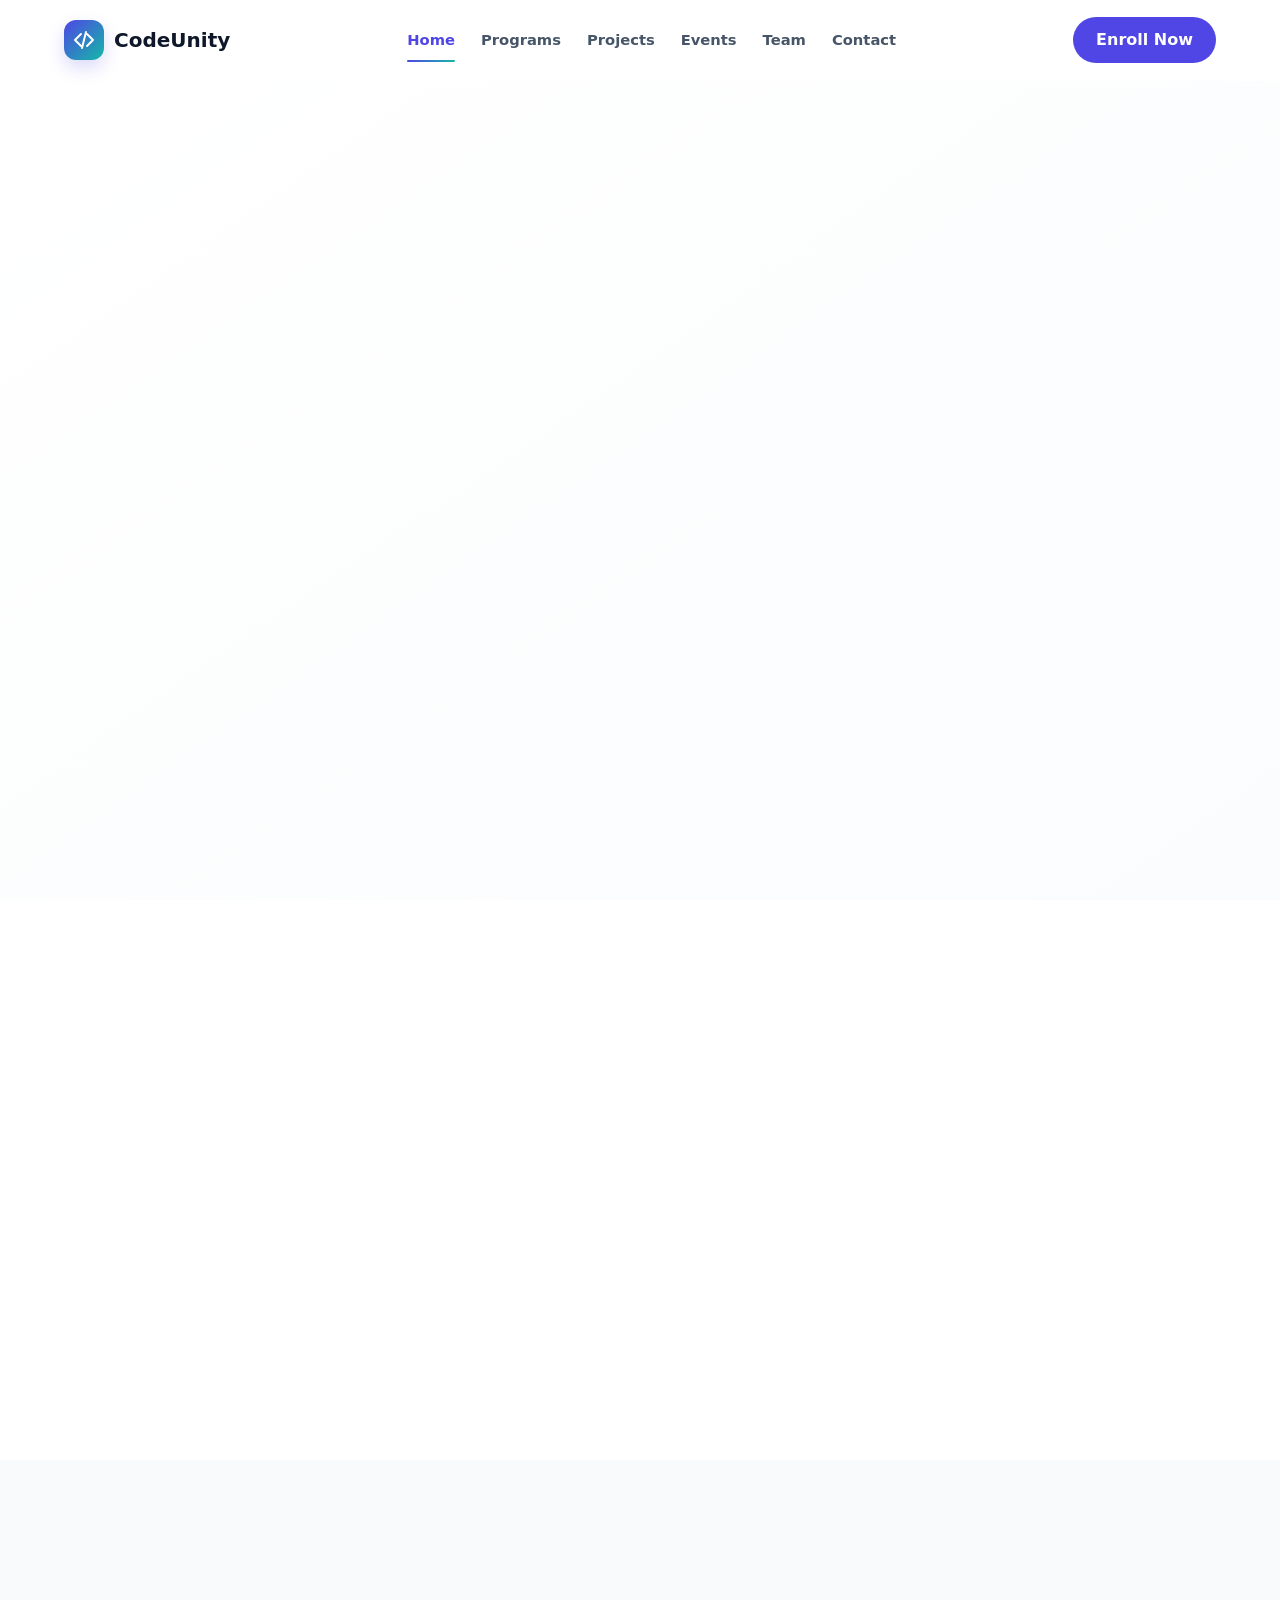
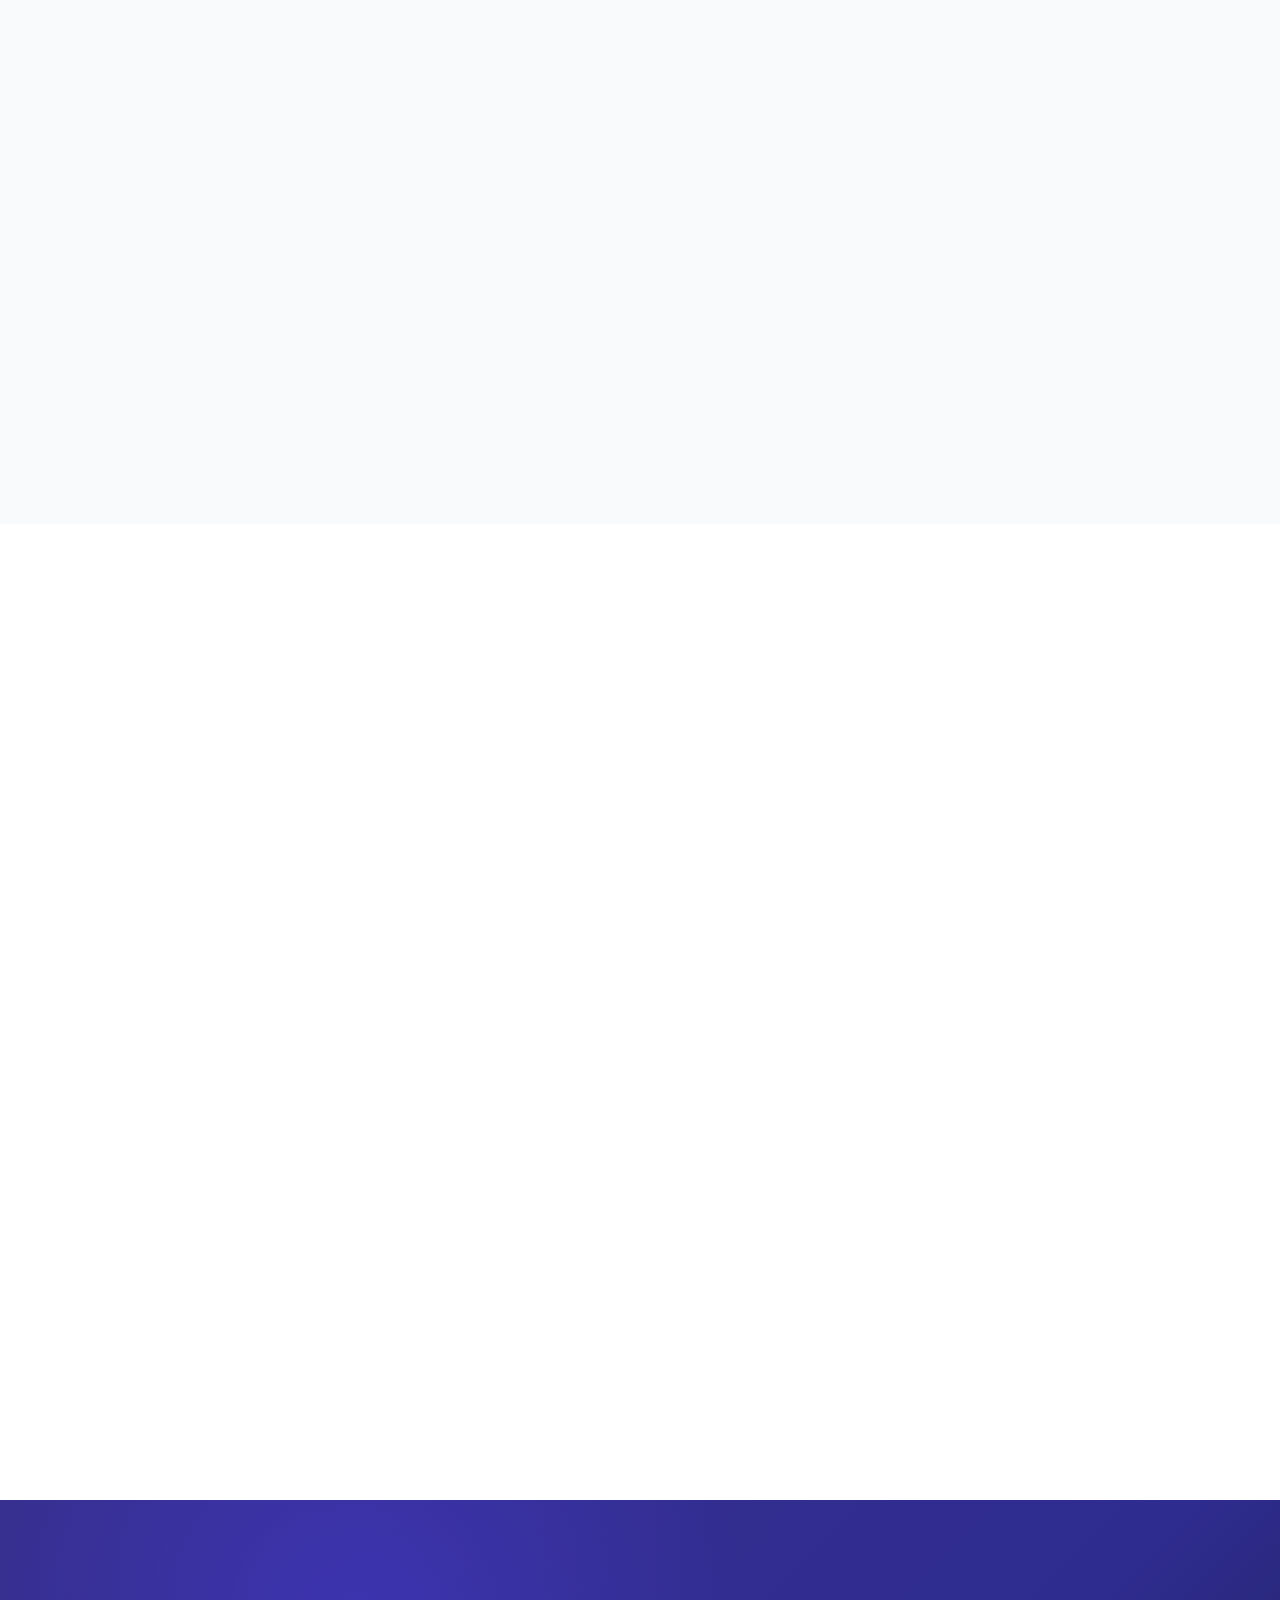
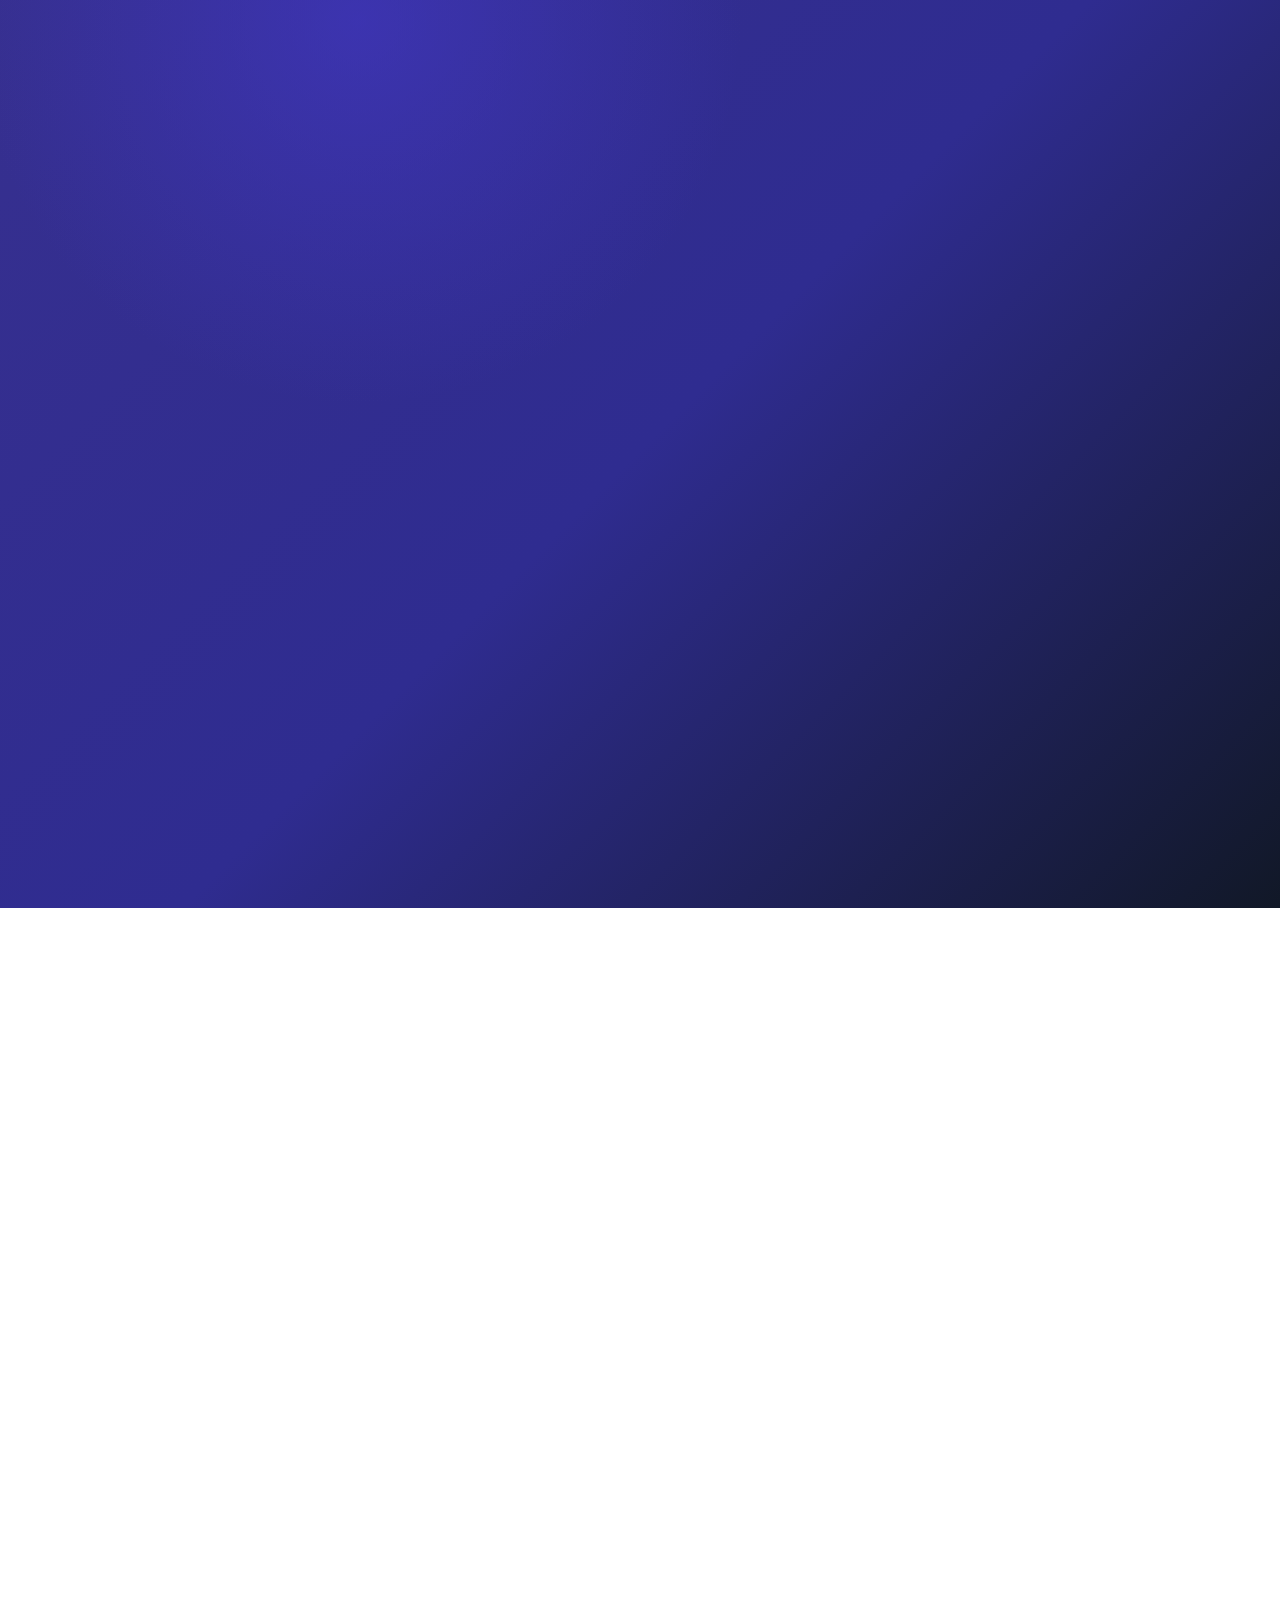
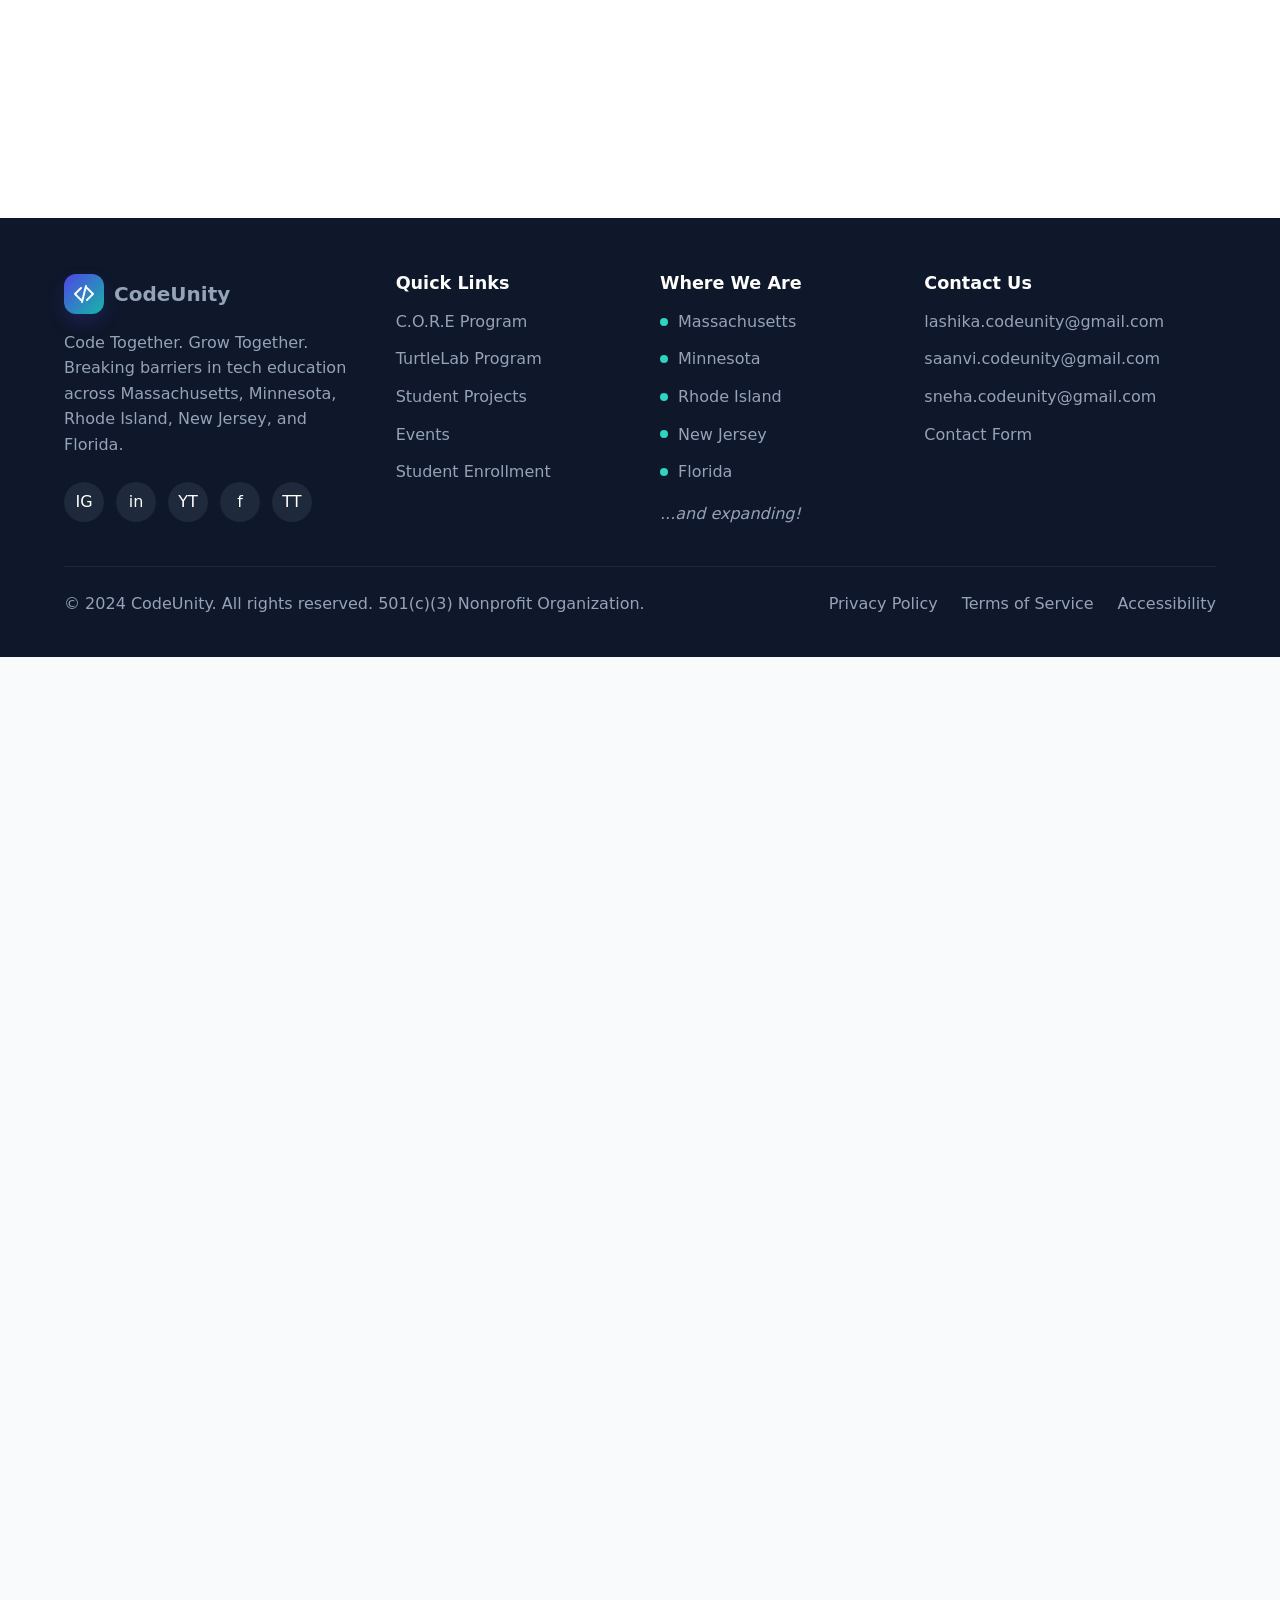
==== commit d259ee7e: "Improve site organization and responsive layout" ====
--- a/index.html
+++ b/index.html
@@ -6,6 +6,7 @@
     <meta http-equiv="refresh" content="0; url=home/index.html">
     <meta name="description" content="CodeUnity empowers underserved communities by providing free coding education, mentorship, and career pathways.">
     <title>CodeUnity</title>
+    <link rel="icon" href="shared/favicon.svg" type="image/svg+xml">
     <link rel="stylesheet" href="home/styles.css">
   </head>
   <body data-page="home" data-depth="root">
@@ -13,10 +14,10 @@
     <main class="page-gradient">
       <section class="hero-page">
         <div class="container center narrow">
-          <div class="icon-badge">&lt;/&gt;</div>
+          <div class="icon-badge" aria-hidden="true"><svg viewBox="0 0 24 24" fill="none"><path d="m9 6-6 6 6 6M15 6l6 6-6 6M14 4l-4 16" stroke="currentColor" stroke-width="2" stroke-linecap="round" stroke-linejoin="round"/></svg></div>
           <h1>CodeUnity</h1>
           <p class="lead">Opening the full CodeUnity home page.</p>
-          <div class="action-row mt-8" style="justify-content:center">
+          <div class="action-row centered mt-8">
             <a class="button primary" href="home/index.html">Continue to Home</a>
           </div>
         </div>
--- a/home/styles.css
+++ b/home/styles.css
@@ -1,17 +1,17 @@
 @import url("../shared/styles.css");
 
 .home-hero {
-  min-height: calc(100vh - 80px);
+  min-height: calc(100dvh - 80px);
   display: grid;
   align-items: center;
-  padding: 44px 0 56px;
+  padding: 48px 0 64px;
   overflow: hidden;
 }
 
 .home-hero-grid {
   display: grid;
-  grid-template-columns: minmax(0, 0.9fr) minmax(520px, 1fr);
-  gap: 72px;
+  grid-template-columns: minmax(0, 0.92fr) minmax(500px, 1.08fr);
+  gap: 64px;
   align-items: center;
 }
 
@@ -22,14 +22,14 @@
 .home-title {
   max-width: 560px;
   color: #0f172a;
-  font-size: clamp(4.25rem, 7vw, 5.35rem);
+  font-size: var(--home-title-size);
   line-height: 0.98;
   font-weight: 900;
 }
 
 .home-tagline {
   margin-top: 8px;
-  font-size: clamp(1.75rem, 3vw, 2.15rem);
+  font-size: clamp(1.6rem, 2.6vw, 2rem);
   line-height: 1.2;
   font-weight: 700;
   background: linear-gradient(90deg, #4f46e5, #0ea5e9, #0f766e);
@@ -40,7 +40,7 @@
 
 .home-intro {
   max-width: 590px;
-  margin-top: 30px;
+  margin-top: 24px;
   color: #334155;
   font-size: clamp(1.08rem, 1.65vw, 1.3rem);
   line-height: 1.65;
@@ -50,7 +50,7 @@
   display: flex;
   flex-wrap: wrap;
   gap: 16px;
-  margin-top: 42px;
+  margin-top: 32px;
 }
 
 .hero-button {
@@ -72,8 +72,8 @@
 .state-row {
   display: flex;
   align-items: center;
-  gap: 34px;
-  margin-top: 52px;
+  gap: 24px;
+  margin-top: 40px;
 }
 
 .state-row p {
@@ -87,8 +87,8 @@
 }
 
 .state-bubbles span {
-  width: 45px;
-  height: 45px;
+  width: 42px;
+  height: 42px;
   margin-left: -8px;
   border-radius: 999px;
   border: 2px solid white;
@@ -107,13 +107,13 @@
 
 .hero-visual {
   position: relative;
-  min-height: 535px;
+  min-height: 500px;
 }
 
 .hero-photo {
   position: relative;
   z-index: 1;
-  min-height: 500px;
+  min-height: 460px;
 }
 
 .hero-photo::before {
@@ -129,7 +129,7 @@
   position: relative;
   z-index: 1;
   width: 100%;
-  height: 500px;
+  height: 460px;
   object-fit: cover;
   border-radius: 22px;
   box-shadow: 0 28px 70px rgb(15 23 42 / 0.16);
@@ -185,6 +185,11 @@
   font-weight: 900;
 }
 
+.floating-icon svg {
+  width: 24px;
+  height: 24px;
+}
+
 .floating-icon.mint {
   background: #ccfbf1;
 }
@@ -192,7 +197,7 @@
 .split {
   display: grid;
   grid-template-columns: 0.9fr 1.1fr;
-  gap: 56px;
+  gap: 64px;
   align-items: center;
 }
 
@@ -214,7 +219,7 @@
   position: relative;
   z-index: 1;
   width: 100%;
-  height: 440px;
+  height: 400px;
   object-fit: cover;
   border-radius: 24px;
   box-shadow: var(--shadow);
@@ -222,6 +227,9 @@
 
 .program-card {
   overflow: hidden;
+  min-height: 100%;
+  display: flex;
+  flex-direction: column;
 }
 
 .program-card img {
@@ -232,6 +240,7 @@
 
 .program-body {
   padding: 32px;
+  flex: 1;
 }
 
 .check-list {
@@ -251,7 +260,7 @@
 }
 
 .impact-band {
-  padding: 112px 0 104px;
+  padding: 88px 0;
   color: white;
   background:
     radial-gradient(circle at 28% 12%, rgb(67 56 202 / 0.55), transparent 30%),
@@ -304,8 +313,11 @@
   justify-content: center;
   color: white;
   background: linear-gradient(135deg, #2dd4bf, #60a5fa);
-  font-size: 1.6rem;
-  font-weight: 900;
+}
+
+.reach-icon svg {
+  width: 28px;
+  height: 28px;
 }
 
 .reach-card strong {
@@ -399,7 +411,16 @@
   }
 
   .home-title {
-    font-size: clamp(3.3rem, 18vw, 4.25rem);
+    max-width: 100%;
+    font-size: clamp(3rem, 14vw, 3.4rem);
+  }
+
+  .home-tagline {
+    font-size: 1.55rem;
+  }
+
+  .hero-actions .button {
+    width: 100%;
   }
 
   .state-row,
@@ -425,7 +446,7 @@
   }
 
   .hero-photo img {
-    height: 360px;
+    height: 320px;
   }
 
   .reach-grid {
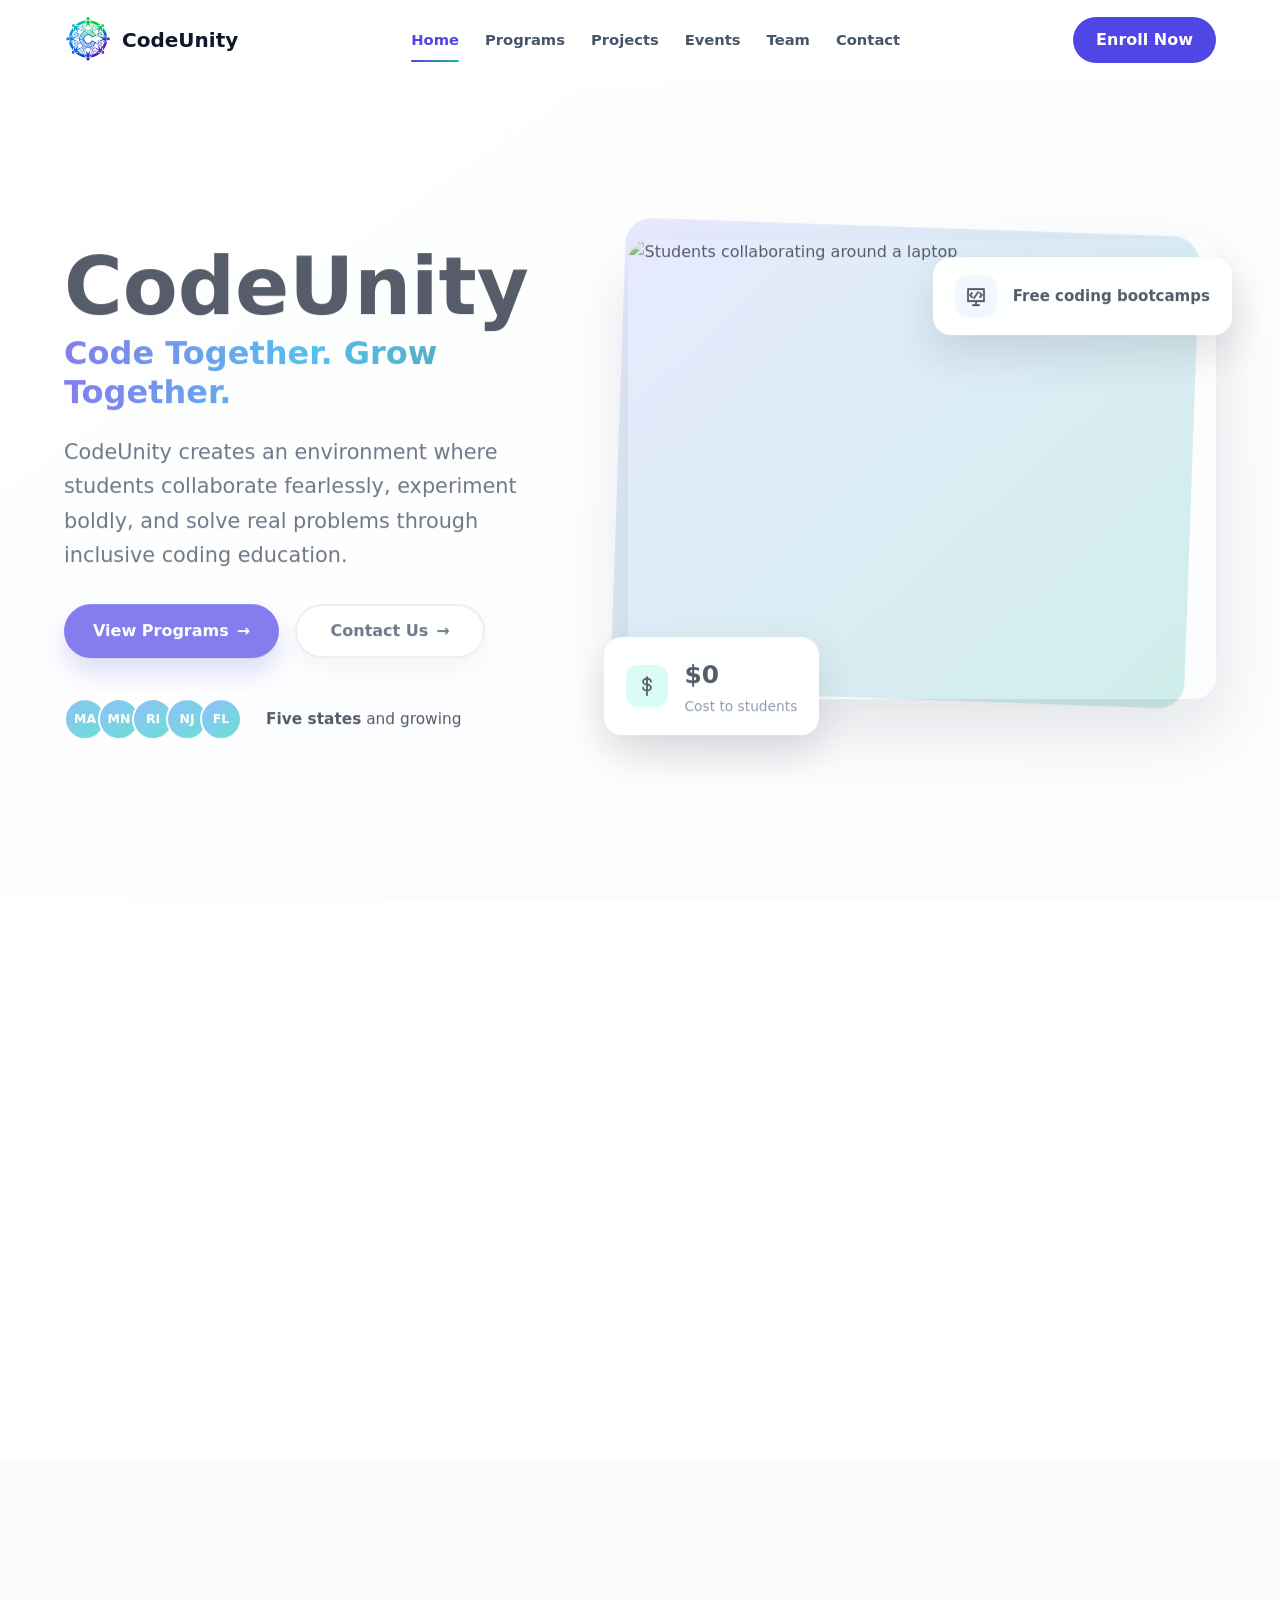
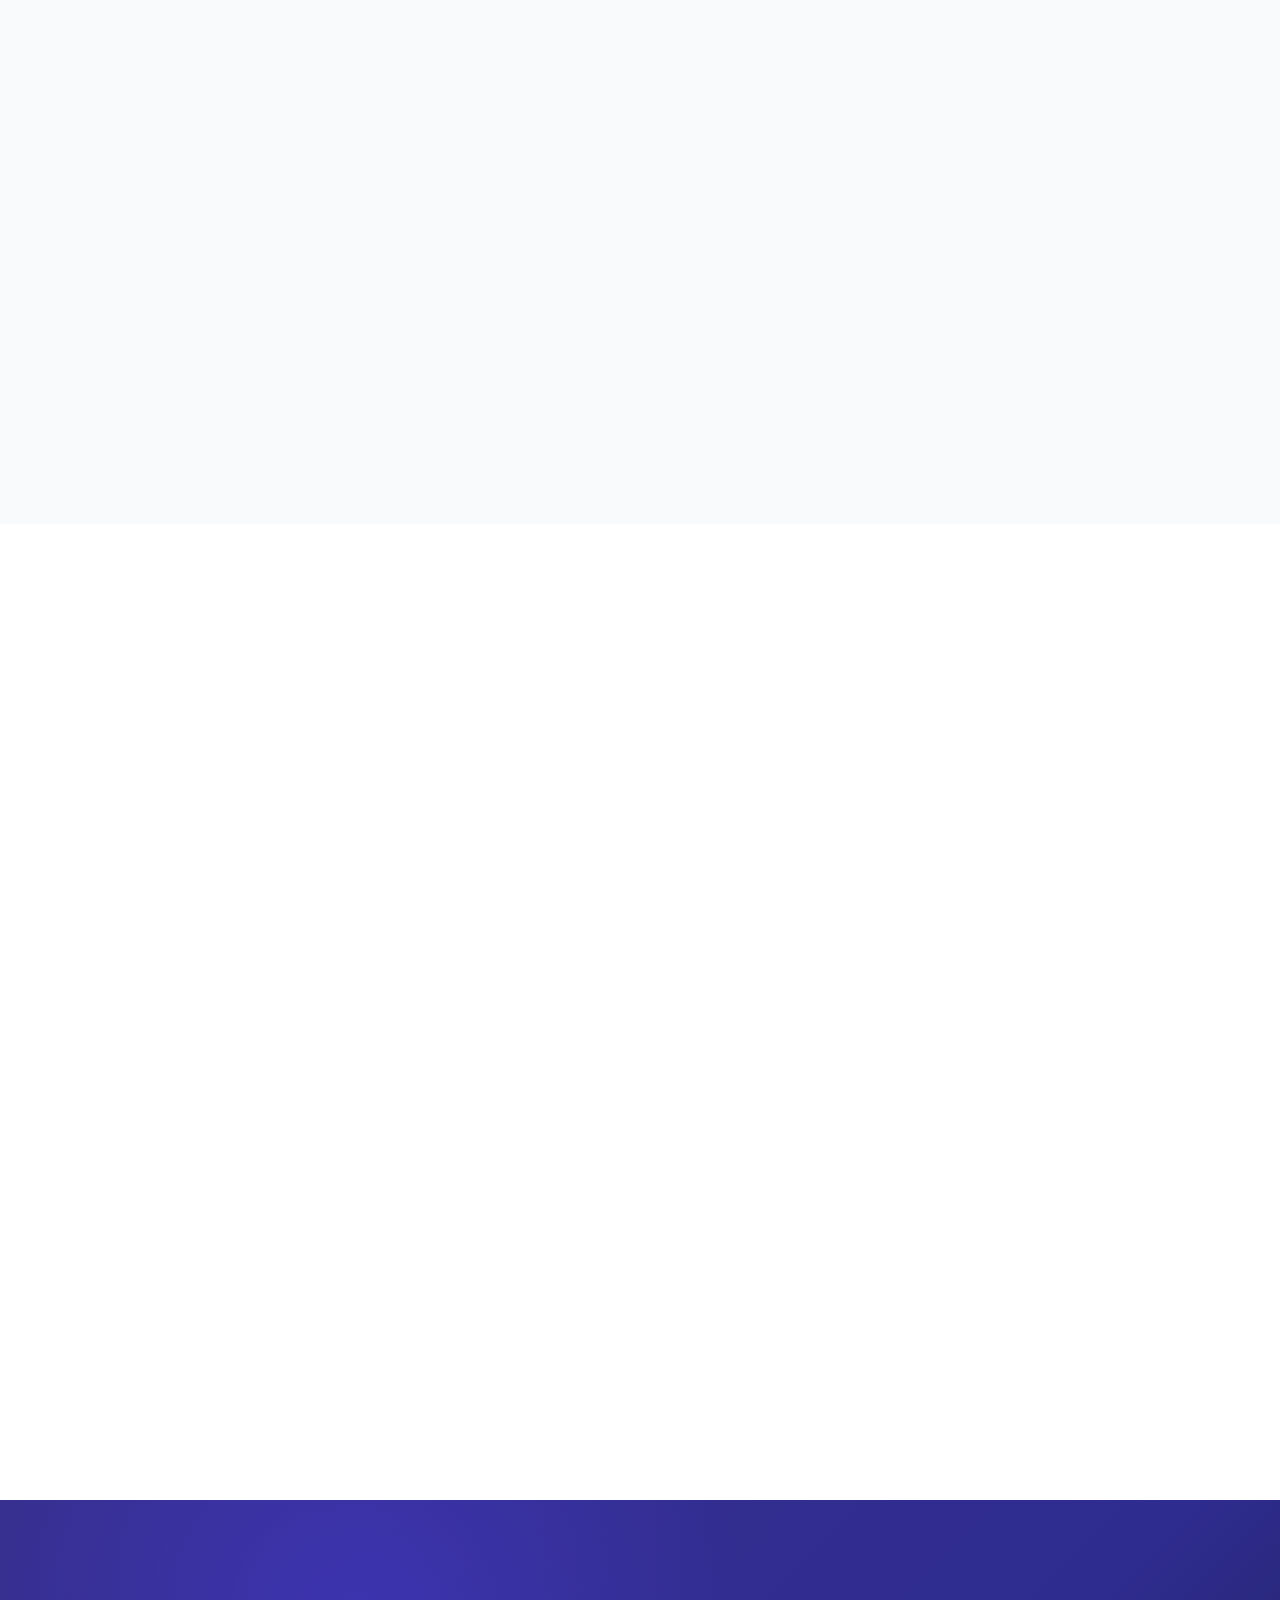
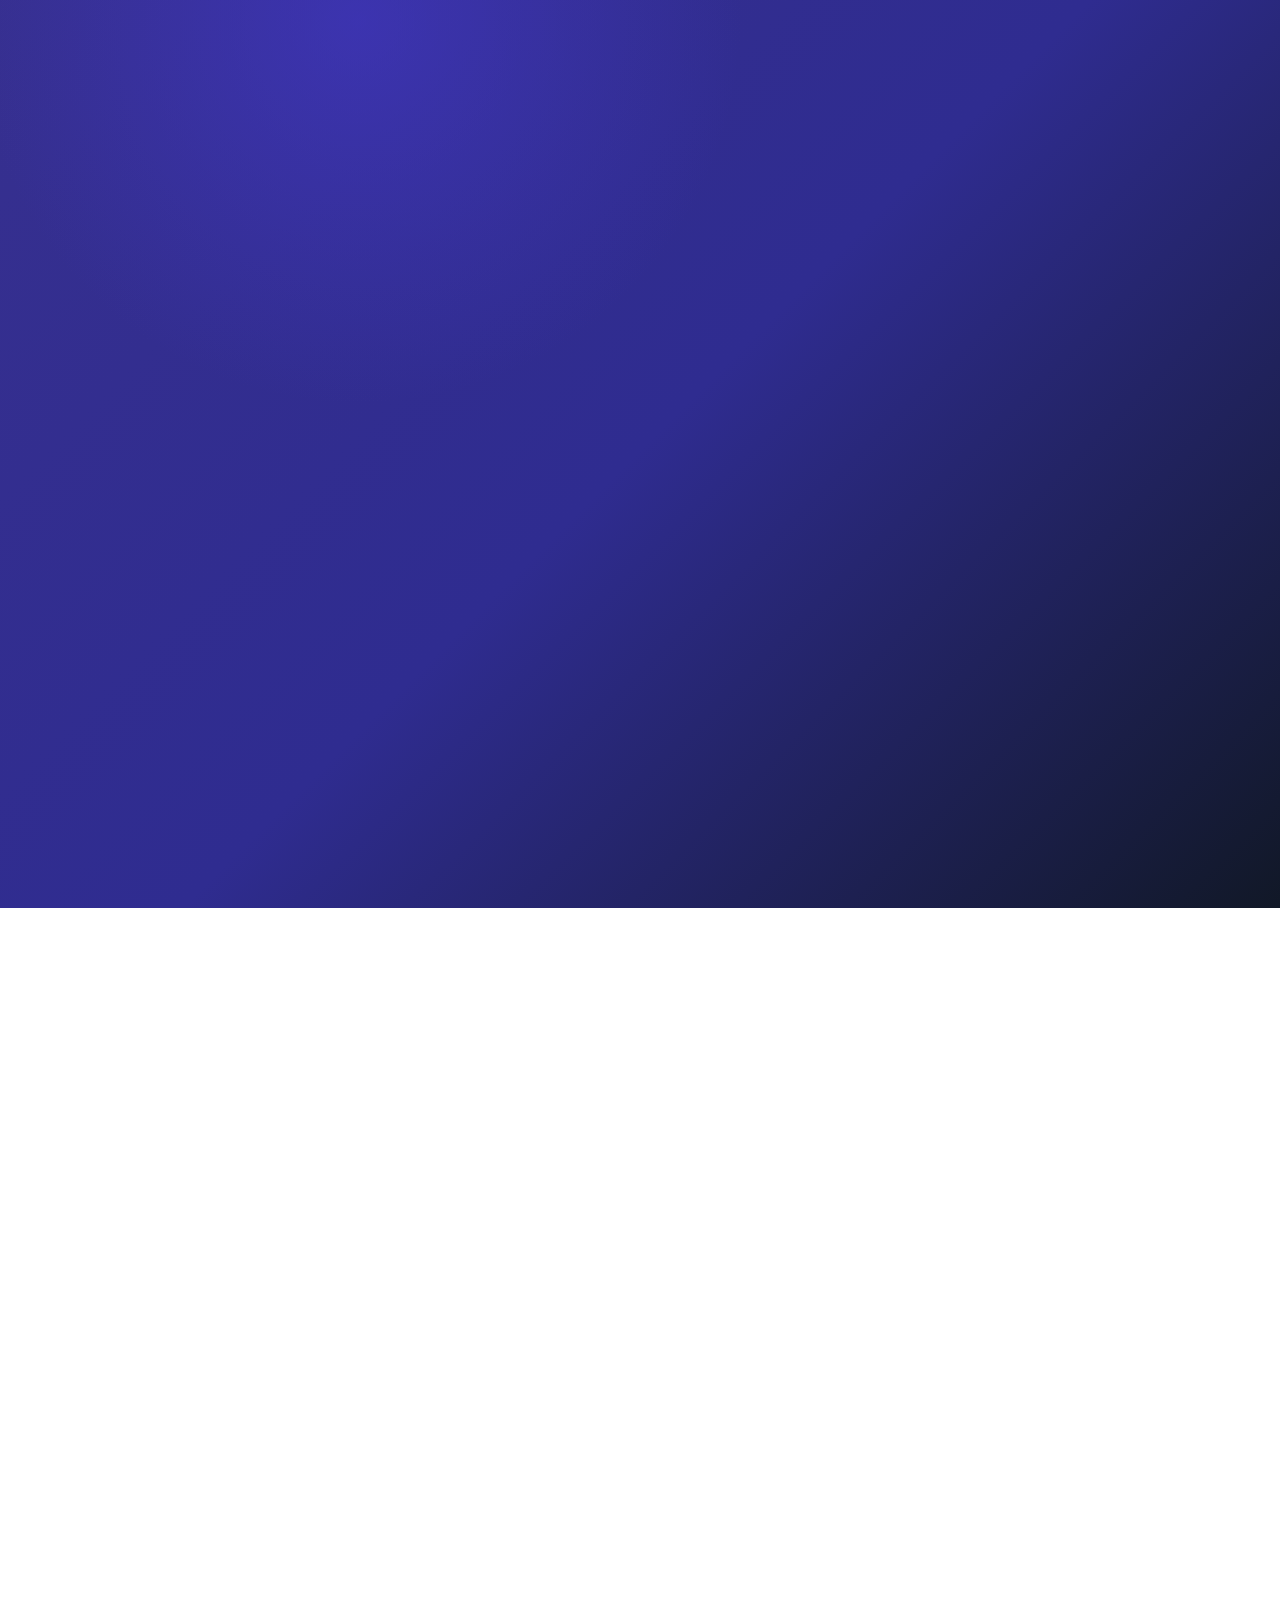
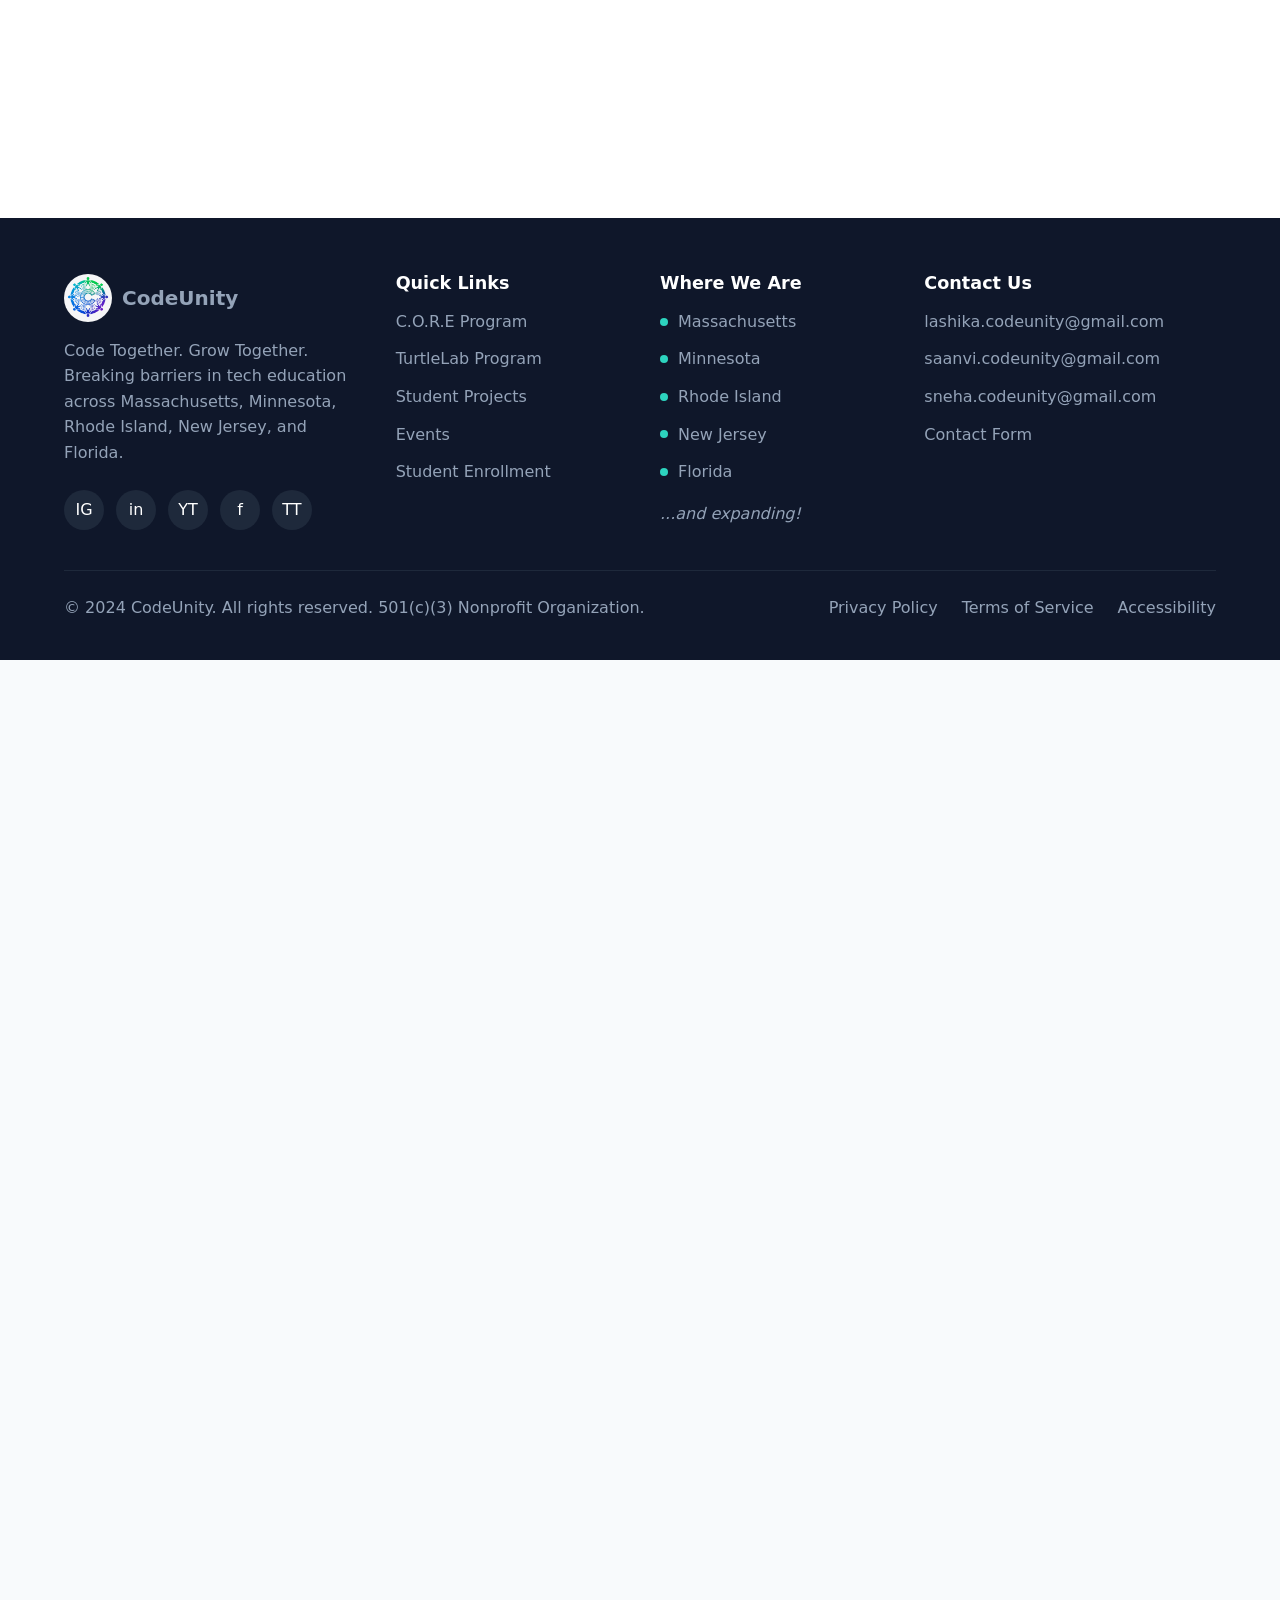
==== commit 9aae93a6: "favicon" ====
--- a/index.html
+++ b/index.html
@@ -6,7 +6,7 @@
     <meta http-equiv="refresh" content="0; url=home/index.html">
     <meta name="description" content="CodeUnity empowers underserved communities by providing free coding education, mentorship, and career pathways.">
     <title>CodeUnity</title>
-    <link rel="icon" href="shared/favicon.svg" type="image/svg+xml">
+    <link rel="icon" href="shared/logo-transparent.png" type="image/png">
     <link rel="stylesheet" href="home/styles.css">
   </head>
   <body data-page="home" data-depth="root">
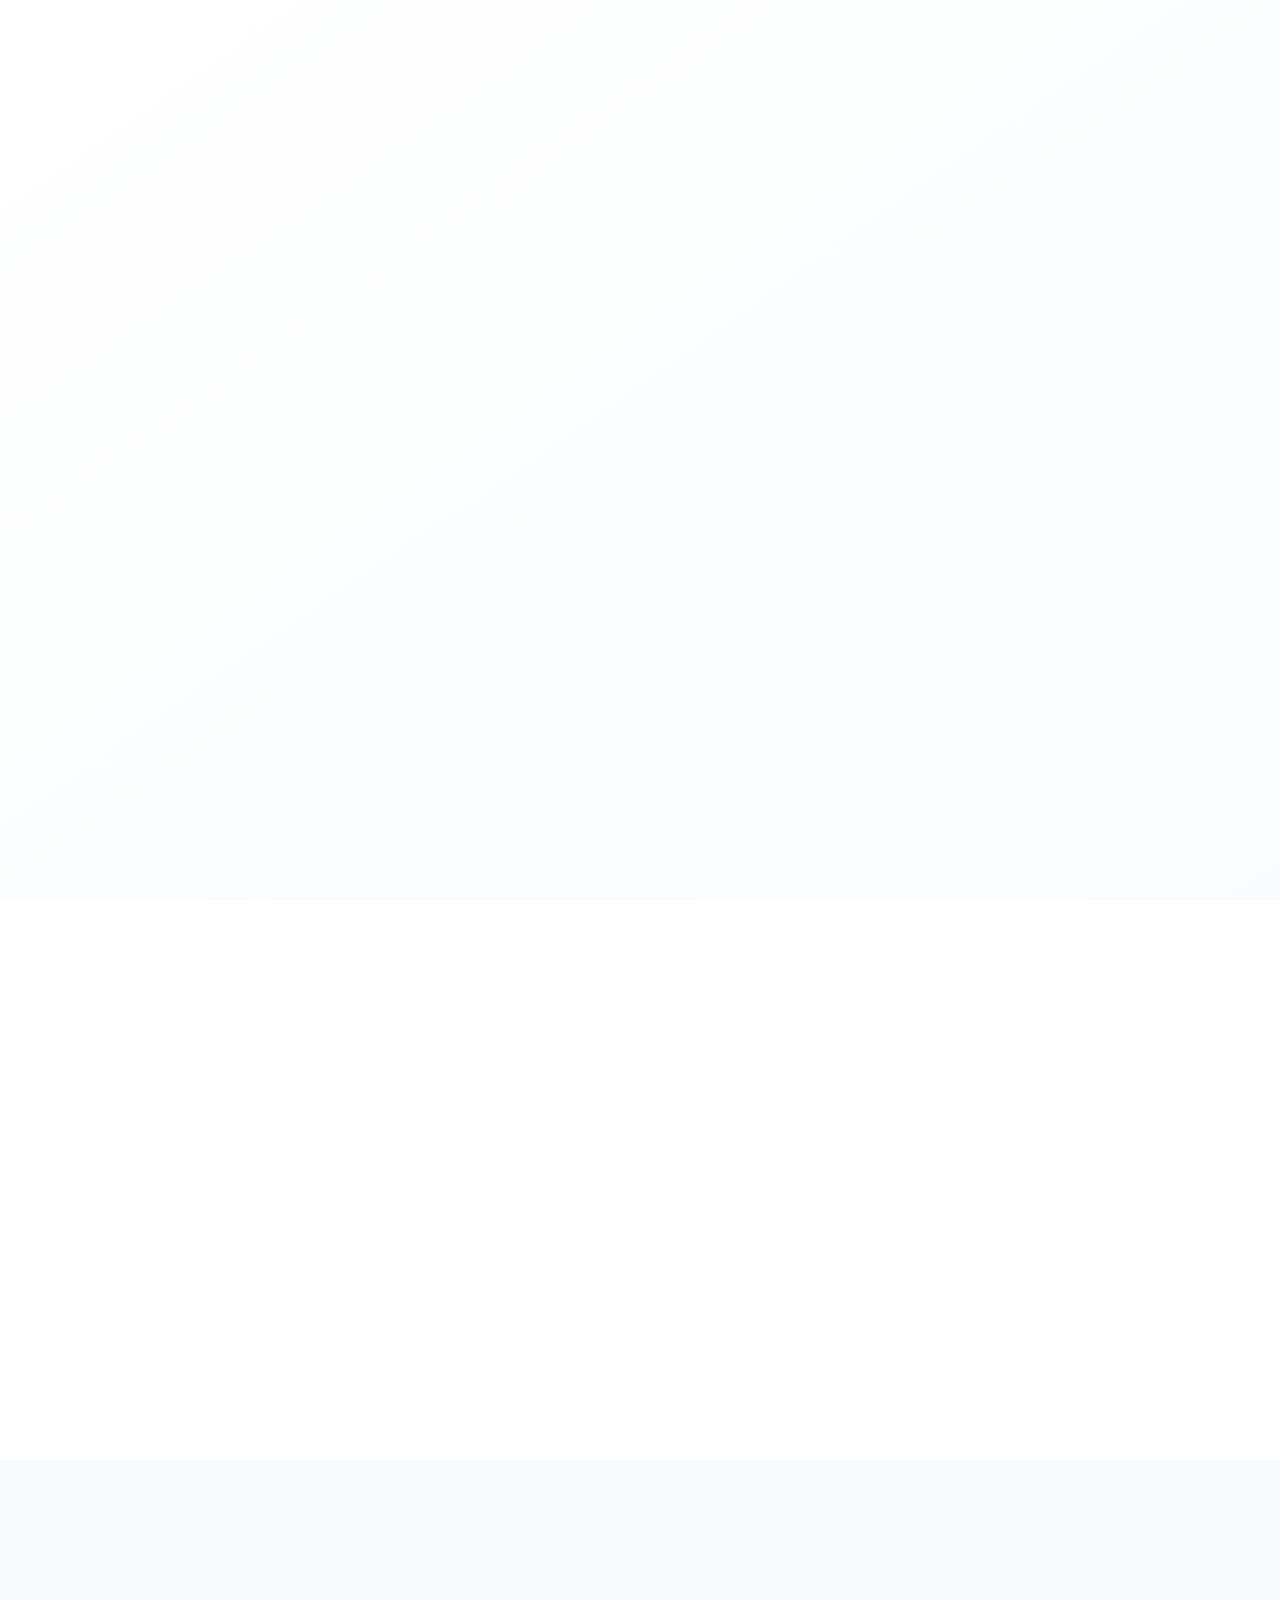
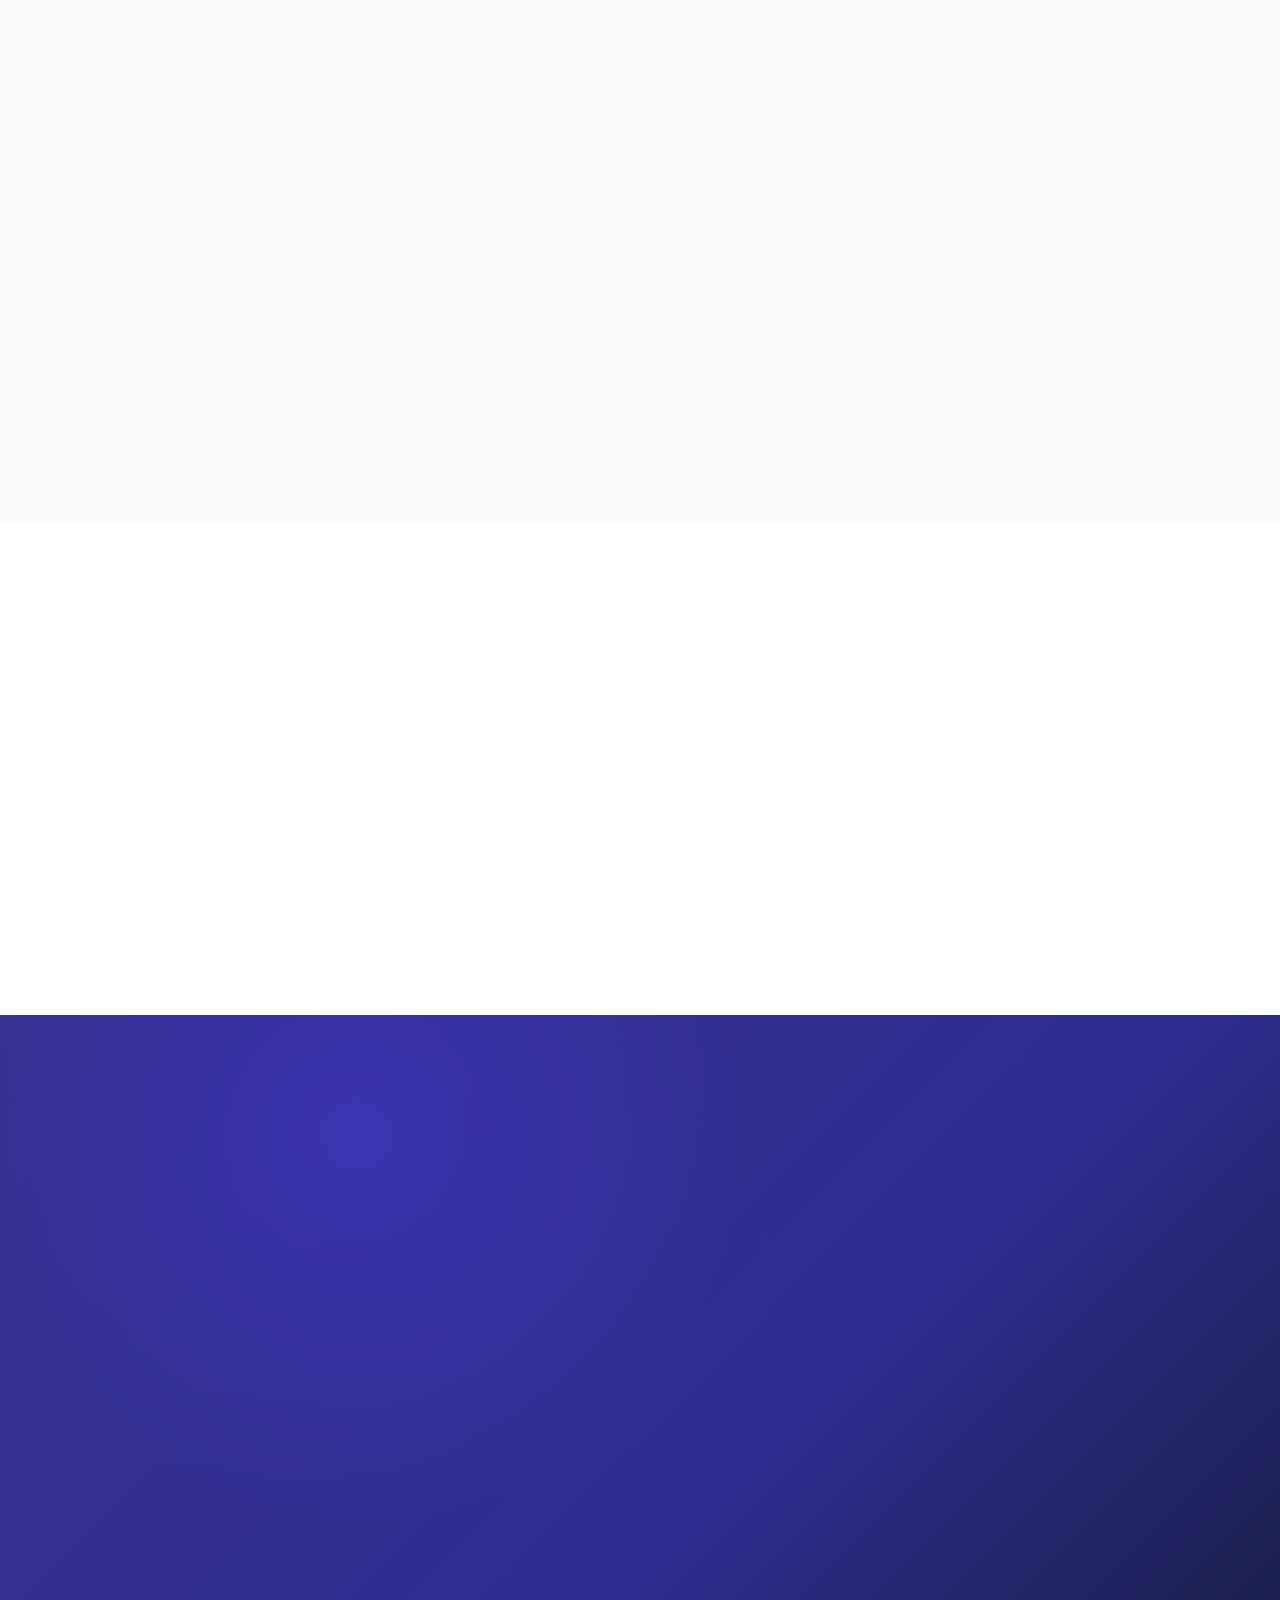
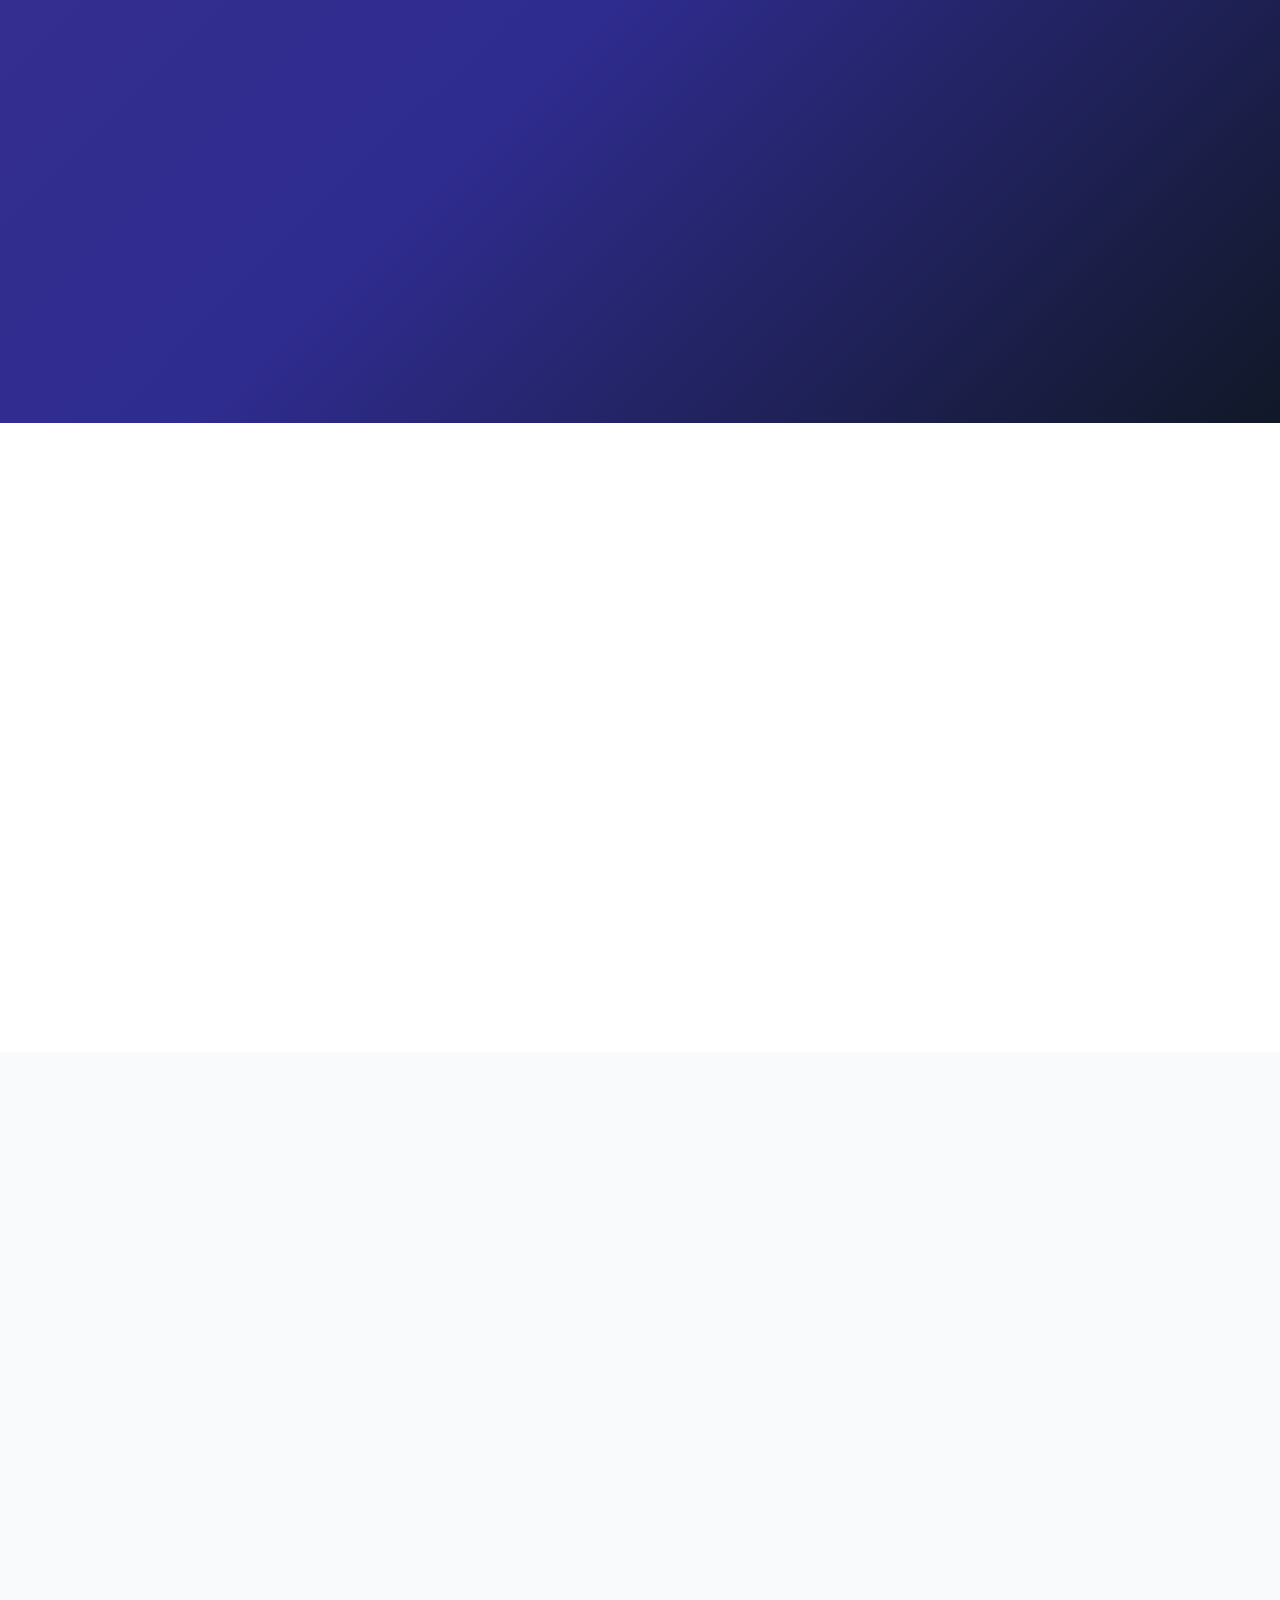
==== commit 5a1f993f: "Update CodeUnity reach statistics" ====
--- a/index.html
+++ b/index.html
@@ -7,23 +7,6 @@
     <meta name="description" content="CodeUnity empowers underserved communities by providing free coding education, mentorship, and career pathways.">
     <title>CodeUnity</title>
     <link rel="icon" href="shared/logo-transparent.png" type="image/png">
-    <link rel="stylesheet" href="home/styles.css">
   </head>
-  <body data-page="home" data-depth="root">
-    <div id="site-shell-top"></div>
-    <main class="page-gradient">
-      <section class="hero-page">
-        <div class="container center narrow">
-          <div class="icon-badge" aria-hidden="true"><svg viewBox="0 0 24 24" fill="none"><path d="m9 6-6 6 6 6M15 6l6 6-6 6M14 4l-4 16" stroke="currentColor" stroke-width="2" stroke-linecap="round" stroke-linejoin="round"/></svg></div>
-          <h1>CodeUnity</h1>
-          <p class="lead">Opening the full CodeUnity home page.</p>
-          <div class="action-row centered mt-8">
-            <a class="button primary" href="home/index.html">Continue to Home</a>
-          </div>
-        </div>
-      </section>
-    </main>
-    <div id="site-shell-bottom"></div>
-    <script src="shared/layout.js"></script>
-  </body>
+  <body></body>
 </html>
